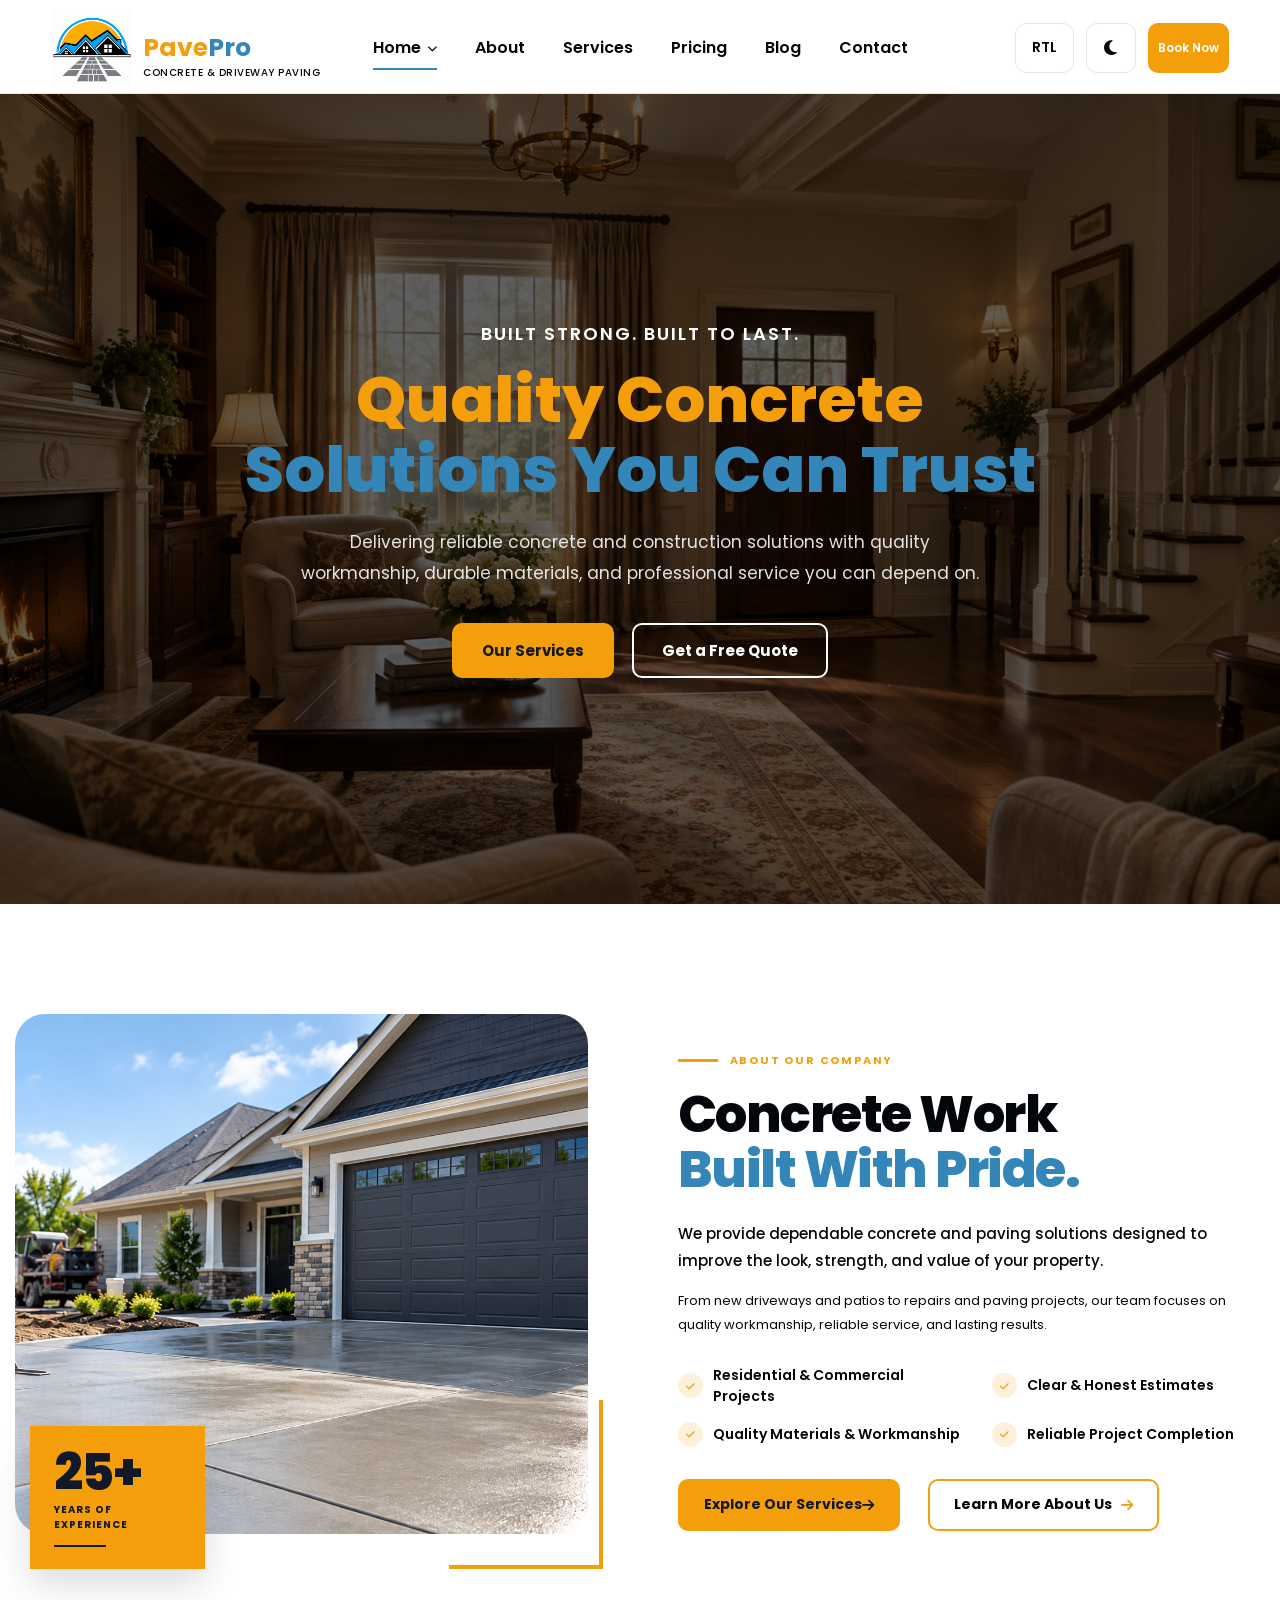
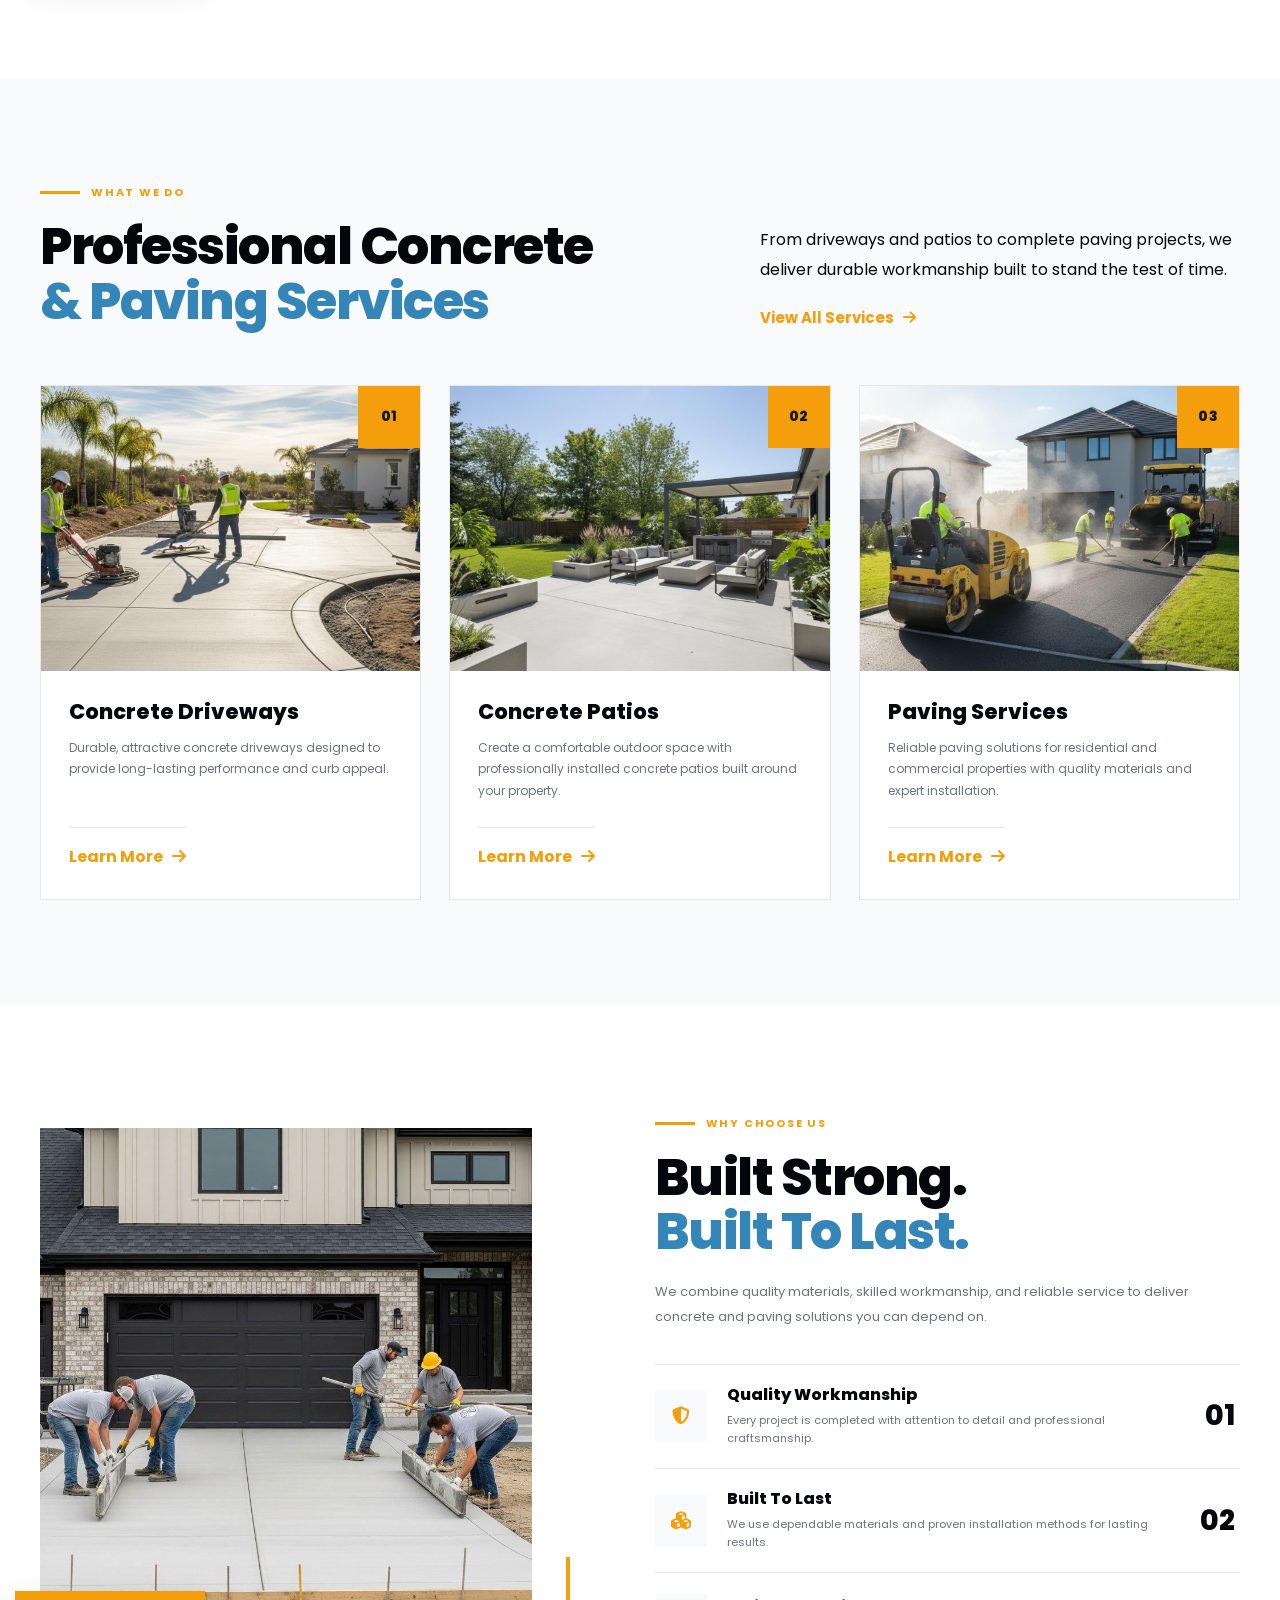
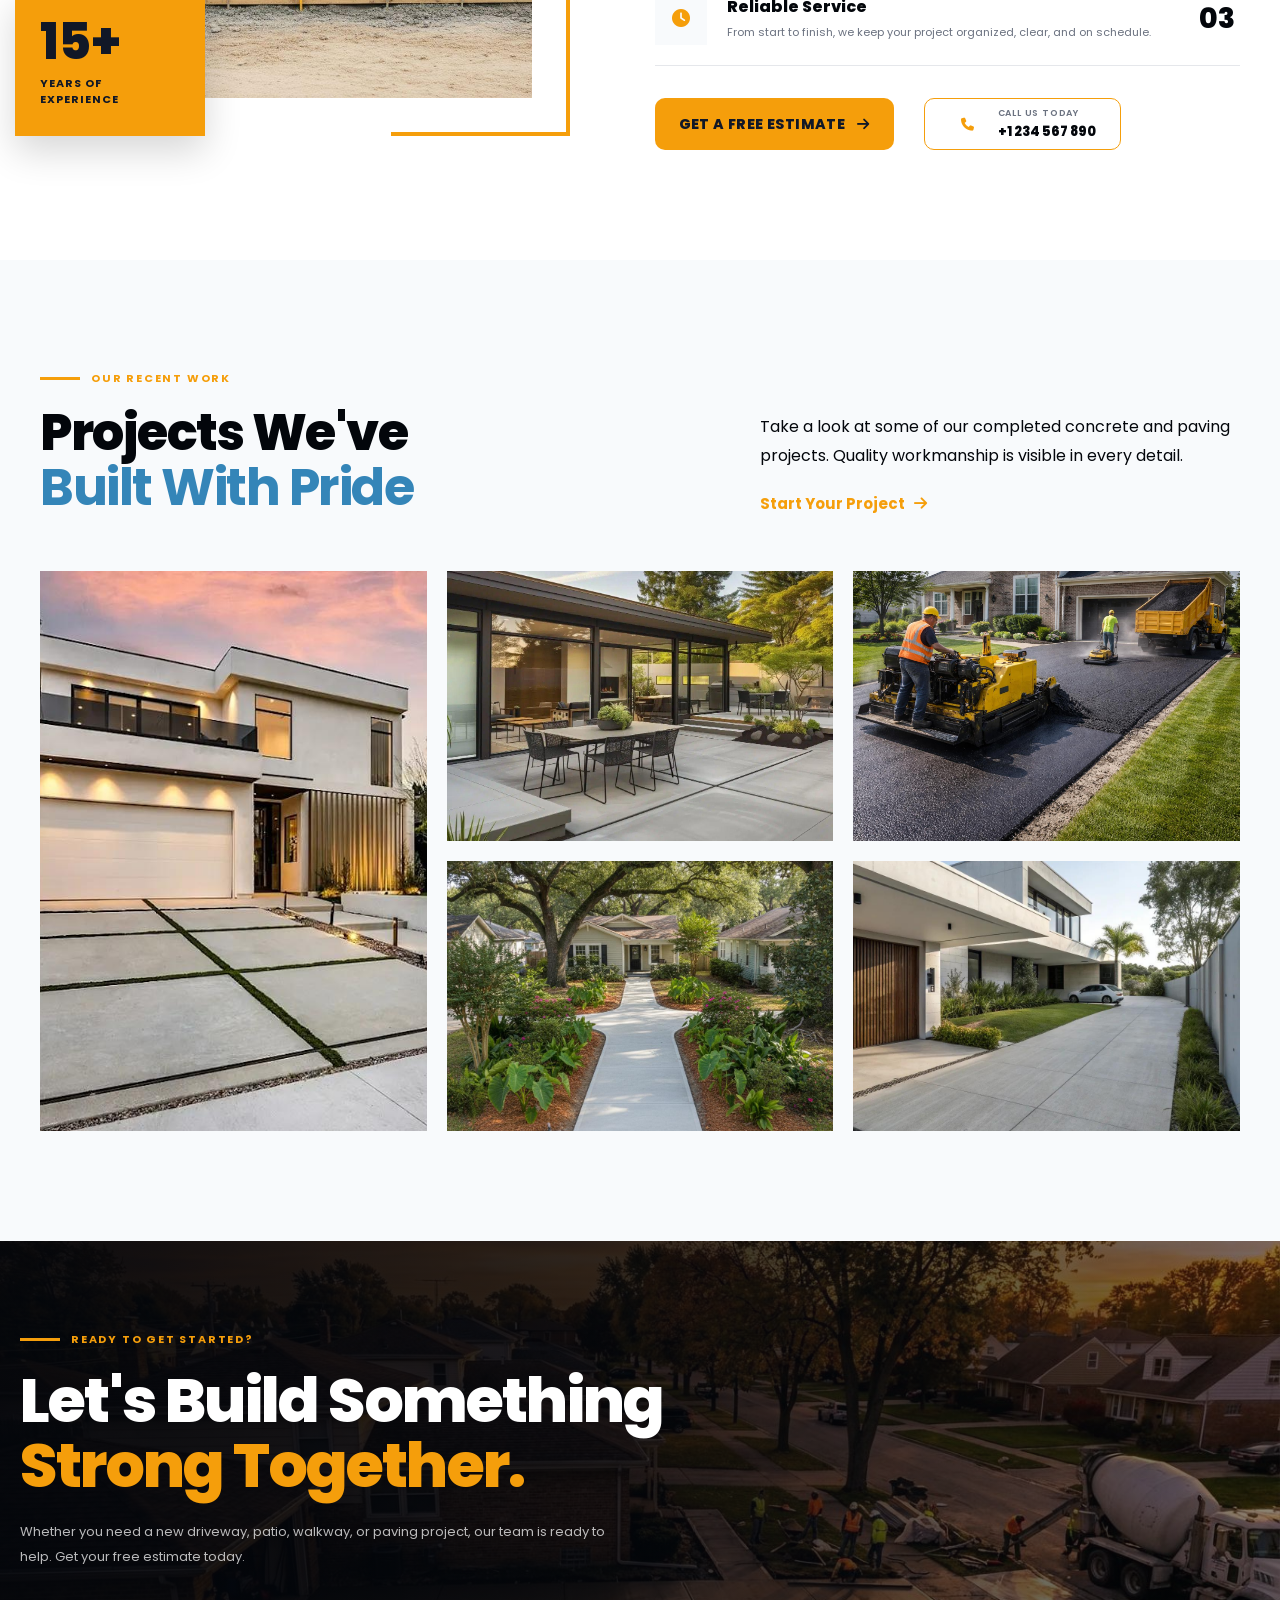
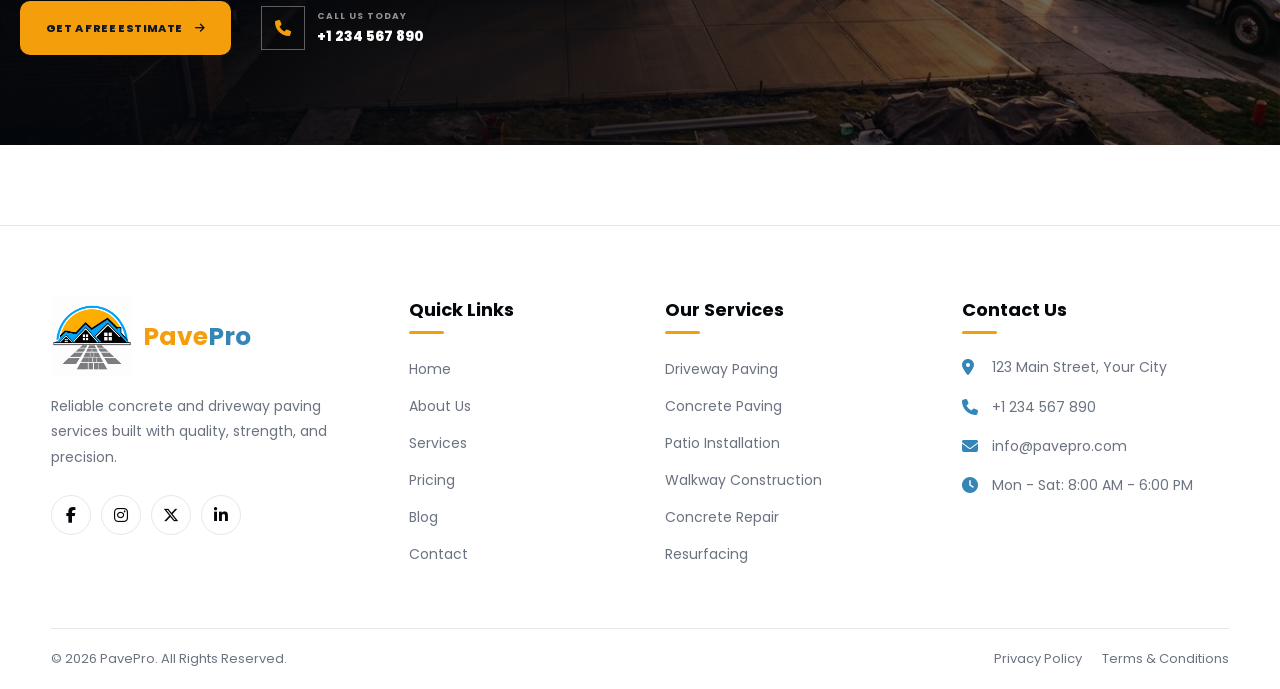
==== index.html @ ed2c2451 "first commit" ====
<!DOCTYPE html>
<html lang="en" dir="ltr">
<head>
    <meta charset="UTF-8">
    <meta name="viewport" content="width=device-width, initial-scale=1.0">

    <title>Concrete & Driveway Paving contractor</title>
    <link rel="preconnect" href="https://fonts.googleapis.com">
    <link rel="preconnect" href="https://fonts.gstatic.com" crossorigin>
    <link href="https://fonts.googleapis.com/css2?family=Poppins:wght@400;500;600;700&display=swap" rel="stylesheet">
    <link rel="stylesheet"
          href="https://cdnjs.cloudflare.com/ajax/libs/font-awesome/6.7.2/css/all.min.css">

    <link rel="stylesheet" href="index.css">
</head>

<body>
<header class="navbar">

    <div class="nav-container">
        <a href="index.html" class="logo">
            <img src="images/logo.png" alt="PavePro Logo">
            <span>Pave<span>Pro</span></span>
              <small>Concrete & Driveway Paving</small>
        </a>
        <nav class="nav-menu">
            <div class="nav-dropdown">

                <a href="index.html" class="nav-link home-link">
                    Home
                    <i class="fa-solid fa-chevron-down"></i>
                </a>

                <div class="dropdown-menu">
                    <a href="index.html">Home 1</a>
                    <a href="home2.html">Home 2</a>
                </div>

            </div>
            <a href="about.html" class="nav-link">About</a>

            <a href="services.html" class="nav-link">Services</a>

            <a href="pricing.html" class="nav-link">Pricing</a>

            <a href="blog.html" class="nav-link">Blog</a>

            <a href="contact.html" class="nav-link">Contact</a>

        </nav>
        <div class="nav-actions">

            <button type="button"
                    class="action-btn rtl-btn"
                    id="rtlBtn">
                RTL
            </button>


            <button type="button"
                    class="action-btn theme-btn"
                    aria-label="Toggle dark mode">
                <i class="fa-solid fa-moon"></i>
            </button>


            <a href="requestaquote.html" class="login-btn">
                Book Now
            </a>

        </div>
        <div class="mobile-controls">

            <button type="button"
                    class="mobile-icon rtl-btn"
                    id="mobileRtlBtn">
                RTL
            </button>


            <button type="button"
                    class="mobile-icon theme-btn"
                    aria-label="Toggle dark mode">
                <i class="fa-solid fa-moon"></i>
            </button>


            <button type="button"
                    class="menu-toggle"
                    id="hamburgerBtn"
                    aria-label="Open menu"
                    aria-expanded="false"
                    aria-controls="mobileMenu">

                <i class="fa-solid fa-bars"></i>

            </button>

        </div>

    </div>
    <div class="mobile-menu" id="mobileMenu">
        <div class="mobile-nav-dropdown">

            <button type="button"
                    class="mobile-nav-link mobile-home-toggle"
                    id="mobileHomeToggle">

                <span>Home</span>

                <i class="fa-solid fa-chevron-down"></i>

            </button>


            <div class="mobile-dropdown-menu"
                 id="mobileHomeDropdown">

                <a href="index.html">Home 1</a>

                <a href="home2.html">Home 2</a>

            </div>

        </div>
        <a href="about.html">About</a>

        <a href="services.html">Services</a>

        <a href="pricing.html">Pricing</a>

        <a href="blog.html">Blog</a>

        <a href="contact.html">Contact</a>
        <a href="requestaquote.html" class="mobile-login">
           Book Now
        </a>

    </div>

</header>
<section class="hero-section">

    <div class="hero-overlay"></div>

    <div class="hero-content">

        <p class="hero-subtitle">Built Strong. Built to Last.</p>

        <h1>Quality Concrete<span> Solutions You Can Trust</span> </h1>

        <p class="hero-description">
            Delivering reliable concrete and construction solutions
            with quality workmanship, durable materials, and
            professional service you can depend on.
        </p>

        <div class="hero-buttons">
            <a href="services.html" class="btn btn-primary">
                Our Services
            </a>

            <a href="contact.html" class="btn btn-outline">
                Get a Free Quote
            </a>
        </div>

    </div>

</section>
<section class="about-section" id="about">

    <div class="container">

        <div class="about-grid">
            <div class="about-image-wrap">

                <div class="about-image">

                    <img
                        src="images/about.png"
                        alt="Professional concrete driveway installation"
                    >

                </div>
                <div class="experience-badge">

                    <strong>25+</strong>

                    <span>
                        YEARS OF<br>
                        EXPERIENCE
                    </span>

                    <i></i>

                </div>

            </div>
            <div class="about-content">

                <div class="about-label">
                    <span></span>
                    ABOUT OUR COMPANY
                </div>


                <h2>
                    Concrete Work
                    <strong>Built With Pride.</strong>
                </h2>


                <p class="about-intro-text">
                    We provide dependable concrete and paving solutions
                    designed to improve the look, strength, and value
                    of your property.
                </p>


                <p class="about-description">
                    From new driveways and patios to repairs and paving
                    projects, our team focuses on quality workmanship,
                    reliable service, and lasting results.
                </p>

                <div class="about-features">

                    <div class="about-feature">

                        <span class="feature-check">
                            <i class="fa-solid fa-check"></i>
                        </span>

                        <span>
                            Residential & Commercial Projects
                        </span>

                    </div>


                    <div class="about-feature">

                        <span class="feature-check">
                            <i class="fa-solid fa-check"></i>
                        </span>

                        <span>
                            Clear & Honest Estimates
                        </span>

                    </div>


                    <div class="about-feature">

                        <span class="feature-check">
                            <i class="fa-solid fa-check"></i>
                        </span>

                        <span>
                            Quality Materials & Workmanship
                        </span>

                    </div>


                    <div class="about-feature">

                        <span class="feature-check">
                            <i class="fa-solid fa-check"></i>
                        </span>

                        <span>
                            Reliable Project Completion
                        </span>

                    </div>

                </div>
                <div class="about-actions">

                    <a href="services.html" class="btn btn-primary">

                        Explore Our Services

                        <i class="fa-solid fa-arrow-right"></i>

                    </a>


                    <a href="contact.html" class="about-more-link">

                        Learn More About Us

                        <i class="fa-solid fa-arrow-right"></i>

                    </a>

                </div>

            </div>

        </div>

    </div>

</section>

<section class="services-section" id="services">

    <div class="container">
        <div class="services-heading">

            <div class="services-heading-left">

                <span class="section-label">
                    <i></i>
                    WHAT WE DO
                </span>

                <h2>
                    Professional Concrete
                    <strong>& Paving Services</strong>
                </h2>

            </div>

            <div class="services-heading-right">

                <p>
                    From driveways and patios to complete paving
                    projects, we deliver durable workmanship built
                    to stand the test of time.
                </p>

                <a href="services.html" class="services-top-link">
                    View All Services
                    <i class="fa-solid fa-arrow-right"></i>
                </a>

            </div>

        </div>
        <div class="services-grid">
            <article class="service-card">

                <div class="service-image">

                    <img
                        src="images/driveways.jpg"
                        alt="Concrete driveway installation"
                    >

                    <span class="service-number">
                        01
                    </span>

                </div>

                <div class="service-content">

                    <h3>
                        Concrete Driveways
                    </h3>

                    <p>
                        Durable, attractive concrete driveways
                        designed to provide long-lasting performance
                        and curb appeal.
                    </p>

                    <a href="services.html" class="service-link">
                        Learn More
                        <i class="fa-solid fa-arrow-right"></i>
                    </a>

                </div>

            </article>
            <article class="service-card">

                <div class="service-image">

                    <img
                        src="images/patios.jpg"
                        alt="Concrete patio installation"
                    >

                    <span class="service-number">
                        02
                    </span>

                </div>

                <div class="service-content">

                    <h3>
                        Concrete Patios
                    </h3>

                    <p>
                        Create a comfortable outdoor space with
                        professionally installed concrete patios
                        built around your property.
                    </p>

                    <a href="services.html" class="service-link">
                        Learn More
                        <i class="fa-solid fa-arrow-right"></i>
                    </a>

                </div>

            </article>
            <article class="service-card">

                <div class="service-image">

                    <img
                        src="images/paving.jpg"
                        alt="Professional paving project"
                    >

                    <span class="service-number">
                        03
                    </span>

                </div>

                <div class="service-content">

                    <h3>
                        Paving Services
                    </h3>

                    <p>
                        Reliable paving solutions for residential
                        and commercial properties with quality
                        materials and expert installation.
                    </p>

                    <a href="services.html" class="service-link">
                        Learn More
                        <i class="fa-solid fa-arrow-right"></i>
                    </a>

                </div>

            </article>


        </div>

    </div>

</section>

<section class="why-section" id="why-us">

    <div class="why-container">
        <div class="why-image-wrap">

            <div class="why-image">
                <img
                    src="images/whychooseus.jpg"
                    alt="Professional concrete contractor working"
                >
            </div>

            <div class="why-experience">
                <strong>15+</strong>
                <span>Years of<br>Experience</span>
            </div>

        </div>
        <div class="why-content">

            <span class="why-label">
                <i></i>
                WHY CHOOSE US
            </span>

            <h2>
                Built Strong.
                <strong>Built To Last.</strong>
            </h2>

            <p class="why-intro">
                We combine quality materials, skilled workmanship,
                and reliable service to deliver concrete and paving
                solutions you can depend on.
            </p>
            <div class="why-list">
                <div class="why-item">

                    <div class="why-icon">
                        <i class="fa-solid fa-shield-halved"></i>
                    </div>

                    <div class="why-item-content">
                        <h3>Quality Workmanship</h3>
                        <p>
                            Every project is completed with attention
                            to detail and professional craftsmanship.
                        </p>
                    </div>

                    <span class="why-item-number">01</span>

                </div>
                <div class="why-item">

                    <div class="why-icon">
                        <i class="fa-solid fa-cubes"></i>
                    </div>

                    <div class="why-item-content">
                        <h3>Built To Last</h3>
                        <p>
                            We use dependable materials and proven
                            installation methods for lasting results.
                        </p>
                    </div>

                    <span class="why-item-number">02</span>

                </div>
                <div class="why-item">

                    <div class="why-icon">
                        <i class="fa-solid fa-clock"></i>
                    </div>

                    <div class="why-item-content">
                        <h3>Reliable Service</h3>
                        <p>
                            From start to finish, we keep your project
                            organized, clear, and on schedule.
                        </p>
                    </div>

                    <span class="why-item-number">03</span>

                </div>

            </div>
            <div class="why-action">

                <a href="contact.html" class="why-btn">
                    Get A Free Estimate
                    <i class="fa-solid fa-arrow-right"></i>
                </a>

                <div class="why-phone">
                    <i class="fa-solid fa-phone"></i>
                    <div>
                        <span>Call Us Today</span>
                        <strong>+1 234 567 890</strong>
                    </div>
                </div>

            </div>

        </div>

    </div>

</section>

<section class="projects-section" id="projects">

    <div class="projects-container">
        <div class="projects-heading">

            <div class="projects-heading-left">

                <span class="projects-label">
                    <i></i>
                    OUR RECENT WORK
                </span>

                <h2>
                    Projects We've
                    <strong>Built With Pride</strong>
                </h2>

            </div>

            <div class="projects-heading-right">

                <p>
                    Take a look at some of our completed concrete
                    and paving projects. Quality workmanship is
                    visible in every detail.
                </p>

                <a href="contact.html" class="projects-view-link">
                    Start Your Project
                    <i class="fa-solid fa-arrow-right"></i>
                </a>

            </div>

        </div>
        <div class="projects-grid">
            <a href="#" class="project-card project-large">

                <img
                    src="images/mordern.jpg"
                    alt="Residential concrete driveway"
                >

                <div class="project-overlay">

                    <span>01</span>

                    <div>
                        <small>CONCRETE</small>
                        <h3>Modern Driveway</h3>
                    </div>

                    <i class="fa-solid fa-arrow-up-right-from-square"></i>

                </div>

            </a>
            <a href="services.html" class="project-card">

                <img
                    src="images/outdoor.jpg"
                    alt="Modern concrete patio"
                >

                <div class="project-overlay">

                    <span>02</span>

                    <div>
                        <small>PATIO</small>
                        <h3>Outdoor Patio</h3>
                    </div>

                    <i class="fa-solid fa-arrow-up-right-from-square"></i>

                </div>

            </a>
            <a href="services.html" class="project-card">

                <img
                    src="images/drivewaypaving.jpg"
                    alt="Professional paving project"
                >

                <div class="project-overlay">

                    <span>03</span>

                    <div>
                        <small>PAVING</small>
                        <h3>Driveway Paving</h3>
                    </div>

                    <i class="fa-solid fa-arrow-up-right-from-square"></i>

                </div>

            </a>
            <a href="services.html" class="project-card">

                <img
                    src="images/gardern.jpg"
                    alt="Concrete walkway installation"
                >

                <div class="project-overlay">

                    <span>04</span>

                    <div>
                        <small>CONCRETE</small>
                        <h3>Garden Walkway</h3>
                    </div>

                    <i class="fa-solid fa-arrow-up-right-from-square"></i>

                </div>

            </a>
            <a href="services.html" class="project-card">

                <img
                    src="images/commercial.jpg"
                    alt="Commercial paving project"
                >

                <div class="project-overlay">

                    <span>05</span>

                    <div>
                        <small>COMMERCIAL</small>
                        <h3>Commercial Paving</h3>
                    </div>

                    <i class="fa-solid fa-arrow-up-right-from-square"></i>

                </div>

            </a>

        </div>

    </div>

</section>

<section class="cta-section" id="estimate">

    <div class="cta-bg">
        <img
            src="images/cta 1.jpg"
            alt="Professional concrete paving project"
        >
    </div>

    <div class="cta-overlay"></div>

    <div class="cta-container">

        <div class="cta-content">

            <span class="cta-label">
                <i></i>
                READY TO GET STARTED?
            </span>

            <h2>
                Let's Build Something
                <strong>Strong Together.</strong>
            </h2>

            <p>
                Whether you need a new driveway, patio, walkway,
                or paving project, our team is ready to help.
                Get your free estimate today.
            </p>

            <div class="cta-actions">

                <a href="contact.html" class="cta-btn">
                    Get A Free Estimate
                    <i class="fa-solid fa-arrow-right"></i>
                </a>

                <a href="tel:+1234567890" class="cta-call">
                    <span class="cta-call-icon">
                        <i class="fa-solid fa-phone"></i>
                    </span>

                    <span>
                        <small>CALL US TODAY</small>
                        <strong>+1 234 567 890</strong>
                    </span>
                </a>

            </div>

        </div>

    </div>

</section>


<footer class="footer">

    <div class="footer-container">
        <div class="footer-column footer-about">

            <a href="index.html" class="footer-logo">
                <img src="images/logo.png" alt="PavePro Logo">
                <span>Pave<span>Pro</span></span>
            </a>

            <p>
                Reliable concrete and driveway paving services
                built with quality, strength, and precision.
            </p>

            <div class="footer-social">

                <a href="#" aria-label="Facebook">
                    <i class="fa-brands fa-facebook-f"></i>
                </a>

                <a href="#" aria-label="Instagram">
                    <i class="fa-brands fa-instagram"></i>
                </a>

                <a href="#" aria-label="Twitter">
                    <i class="fa-brands fa-x-twitter"></i>
                </a>

                <a href="#" aria-label="LinkedIn">
                    <i class="fa-brands fa-linkedin-in"></i>
                </a>

            </div>

        </div>
        <div class="footer-column">

            <h3>Quick Links</h3>

            <ul>
                <li><a href="index.html">Home</a></li>
                <li><a href="about.html">About Us</a></li>
                <li><a href="services.html">Services</a></li>
                <li><a href="pricing.html">Pricing</a></li>
                <li><a href="blog.html">Blog</a></li>
                <li><a href="contact.html">Contact</a></li>
            </ul>

        </div>
        <div class="footer-column">

            <h3>Our Services</h3>

            <ul>
                <li><a href="services.html">Driveway Paving</a></li>
                <li><a href="services.html">Concrete Paving</a></li>
                <li><a href="services.html">Patio Installation</a></li>
                <li><a href="services.html">Walkway Construction</a></li>
                <li><a href="services.html">Concrete Repair</a></li>
                <li><a href="services.html">Resurfacing</a></li>
            </ul>

        </div>
        <div class="footer-column footer-contact">

            <h3>Contact Us</h3>

            <div class="contact-item">
                <i class="fa-solid fa-location-dot"></i>
                <span>123 Main Street, Your City</span>
            </div>

            <div class="contact-item">
                <i class="fa-solid fa-phone"></i>
                <span>+1 234 567 890</span>
            </div>

            <div class="contact-item">
                <i class="fa-solid fa-envelope"></i>
                <span>info@pavepro.com</span>
            </div>

            <div class="contact-item">
                <i class="fa-solid fa-clock"></i>
                <span>Mon - Sat: 8:00 AM - 6:00 PM</span>
            </div>

        </div>

    </div>
    <div class="footer-bottom">

        <p>
            © 2026 PavePro. All Rights Reserved.
        </p>

        <div class="footer-bottom-links">
            <a href="#">Privacy Policy</a>
            <a href="#">Terms &amp; Conditions</a>
        </div>

    </div>

</footer>

<script src="script.js"></script>

</body>
</html>
---- index.css ----
:root {
    --primary: #f59e0b;
    --secondary: #3485b8;

    --white: #ffffff;
    --black: #03060b;
    --light: #f8fafc;
    --gray: #6b7280;

    --border: #e5e7eb;

    --shadow: 0 8px 25px rgba(0, 0, 0, 0.08);

    --transition: 0.3s ease;
}
body.dark-mode {
    --white: #01040a;
    --black: #f9fafb;
    --light: #1f2937;
    --gray: #d1d5db;
    --border: #374151;

    --shadow: 0 8px 25px rgba(0, 0, 0, 0.25);
}

* {
    margin: 0;
    padding: 0;
    box-sizing: border-box;
}

html,
body {
    width: 100%;
    max-width: 100%;
    overflow-x: hidden;
}

html {
    scroll-behavior: smooth;
}

body {
    font-family: "Poppins", sans-serif;
    background: var(--white);
    color: var(--black);
    transition:
        background var(--transition),
        color var(--transition);
}

button,
a {
    font-family: inherit;
}

button {
    cursor: pointer;
}

a {
    text-decoration: none;
}

.navbar {
    width: 100%;
    height: 94px;
    background: var(--white);
    border-bottom: 1px solid var(--border);

    position: sticky;
    top: 0;
    z-index: 1000;

    transition:
        background var(--transition),
        border-color var(--transition);
}

.nav-container {
    width: min(1180px, 92%);
    height: 100%;
    margin: auto;

    display: grid;
    grid-template-columns:
        minmax(0, 1fr)
        auto
        minmax(0, 1fr);

    align-items: center;
    gap: 30px;
}

.logo {
    justify-self: start;

    display: flex;
    align-items: center;

    gap: 10px;
    width: max-content;

    color: var(--black);
    text-decoration: none;
    white-space: nowrap;

    position: relative;
}

.logo img {
    width: 82px;
    height: 80px;

    object-fit: contain;
    border-radius: 5px;

    display: block;
    flex-shrink: 0;
}

.logo > span {
    display: inline-block;

    color: var(--primary);
    font-size: 25px;
    font-weight: 650;
    line-height: 1;

    white-space: nowrap;
}

.logo > span > span {
    color: var(--secondary);
}

.logo small {
    position: absolute;

    left: 92px;
    bottom: 10px;

    font-size: 10px;
    font-weight: 500;
    line-height: 1;

    white-space: nowrap;

    color: var(--black);
    letter-spacing: 0.5px;
    text-transform: uppercase;
}

body.dark-mode .logo > span {
    color: var(--primary);
}

body.dark-mode .logo > span > span {
    color: var(--secondary);
}

body.dark-mode .logo small {
    color: var(--black);
}

@media (max-width: 1024px) {

    .logo img {
        width: 72px;
        height: 70px;
    }

    .logo > span {
        font-size: 23px;
    }

    .logo small {
        left: 82px;
        bottom: 9px;
        font-size: 7.5px;
    }
}

@media (max-width: 768px) {

    .logo {
        gap: 7px;
    }

    .logo img {
        width: 55px;
        height: 54px;
    }

    .logo > span {
        font-size: 20px;
    }

    .logo small {
        left: 62px;
        bottom: 6px;
        font-size: 6.5px;
        letter-spacing: 0.3px;
    }
}

.nav-menu {
    justify-self: center;

    display: flex;
    align-items: center;
    justify-content: center;

    gap: 38px;
}

.nav-link {
    position: relative;

    display: flex;
    align-items: center;

    gap: 6px;

    color: var(--black);
    font-size: 16px;
    font-weight: 600;
    white-space: nowrap;

    padding: 35px 0;

    transition: color var(--transition);
}

.nav-link:hover {
    color: var(--secondary);
}

.nav-link::after {
    content: "";

    position: absolute;
    left: 0;
    bottom: 25px;

    width: 0;
    height: 2px;

    background: var(--secondary);

    transition: width var(--transition);
}

.nav-link:hover::after,
.nav-link.active::after {
    width: 100%;
}

.nav-link i {
    font-size: 10px;

    transition: transform var(--transition);
}

.nav-dropdown:hover .nav-link i {
    transform: rotate(180deg);
}

.nav-dropdown {
    position: relative;
}

.dropdown-menu {
    position: absolute;

    top: 78px;
    left: 50%;

    transform:
        translateX(-50%)
        translateY(10px);

    min-width: 170px;
    padding: 10px;

    background: var(--white);
    border: 1px solid var(--border);
    border-radius: 10px;

    box-shadow: var(--shadow);

    opacity: 0;
    visibility: hidden;

    transition: all var(--transition);
}

.nav-dropdown:hover .dropdown-menu {
    opacity: 1;
    visibility: visible;

    transform:
        translateX(-50%)
        translateY(0);
}

.dropdown-menu a {
    display: block;

    padding: 10px 14px;

    border-radius: 6px;

    color: var(--black);
    font-size: 14px;
    font-weight: 500;

    transition: all var(--transition);
}

.dropdown-menu a:hover {
    color: var(--secondary);
    background: var(--light);
}

.nav-actions {
    justify-self: end;

    display: flex;
    align-items: center;
    justify-content: flex-end;

    gap: 12px;
}

.action-btn {
    height: 50px;
    min-width: 50px;

    padding: 0 16px;

    border: 1px solid var(--border);
    border-radius: 11px;

    background: var(--white);
    color: var(--black);

    font-size: 14px;
    font-weight: 600;

    transition: all var(--transition);
}

.action-btn:hover {
    border-color: var(--secondary);
    color: var(--secondary);
}

.theme-btn {
    width: 50px;
    padding: 0;

    display: flex;
    align-items: center;
    justify-content: center;
}

.theme-btn i {
    font-size: 17px;
}

.login-btn {
    height: 50px;

    padding: 0 10px;

    display: flex;
    align-items: center;
    justify-content: center;

    border-radius: 10px;

    background: var(--primary);
    color: #ffffff;

    font-size: 12px;
    font-weight: 600;

    transition: all var(--transition);
}

.login-btn:hover {
    background: var(--secondary);

    transform: translateY(-2px);

    box-shadow:
        0 8px 18px
        rgba(245, 158, 11, 0.25);
}

.mobile-controls {
    display: none;
}

.mobile-menu {
    display: none;
}

body.rtl {
    direction: rtl;
}

body.rtl .nav-container {
    direction: rtl;
}

body.rtl .nav-menu {
    direction: rtl;
}

body.rtl .nav-actions {
    direction: ltr;
}

@media (max-width: 1024px) {

    .nav-container {
        width: 94%;

        grid-template-columns:
            minmax(0, 1fr)
            auto
            minmax(0, 1fr);

        gap: 14px;
    }

    .logo {
        justify-self: start;
        font-size: 25px;
    }

    .logo img {
        width: 52px;
        height: 52px;
    }

    .nav-menu {
        justify-self: center;
        gap: 14px;
    }

    .nav-link {
        font-size: 13px;
    }

    .nav-actions {
        justify-self: end;
    }

    .action-btn {
        height: 46px;
        min-width: 46px;
    }

    .login-btn {
        height: 46px;
        padding: 0 20px;
    }
}

@media (max-width: 768px) {

    .navbar {
        height: 75px;
    }

    .nav-container {
        width: 92%;
        height: 75px;

        display: flex;
        align-items: center;
        justify-content: space-between;

        gap: 10px;
    }

    .logo {
        position: static;

        justify-self: auto;

        transform: none;

        font-size: 23px;
    }

    .logo img {
        width: 45px;
        height: 38px;
    }

    .nav-menu,
    .nav-actions {
        display: none;
    }

    .mobile-controls {
        display: flex;

        align-items: center;

        gap: 7px;
    }

    .mobile-controls .mobile-icon {
        height: 42px;
        min-width: 42px;

        padding: 0 10px;

        border: 1px solid var(--border);
        border-radius: 9px;

        background: var(--white);
        color: var(--black);

        font-size: 13px;
        font-weight: 600;

        transition: all var(--transition);
    }

    .mobile-controls .mobile-icon:hover {
        border-color: var(--secondary);
        color: var(--secondary);
    }

    .mobile-controls .theme-btn {
        width: 42px;
        padding: 0;

        display: flex;
        align-items: center;
        justify-content: center;
    }

    .mobile-controls .theme-btn i {
        font-size: 16px;
    }

    .menu-toggle {
        width: 42px;
        height: 42px;

        border: 0;
        border-radius: 9px;

        background: transparent;
        color: var(--primary);

        font-size: 22px;

        transition: all var(--transition);
    }

    .menu-toggle:hover {
        background: rgba(37, 99, 235, 0.08);
    }
    .mobile-menu {
        display: flex;

        box-sizing: border-box;

        position: absolute;

        top: 75px;
        left: 0;

        width: 100%;

        padding: 18px;

        flex-direction: column;

        gap: 5px;

        background: var(--white);

        border-bottom: 1px solid var(--border);

        box-shadow: var(--shadow);

        opacity: 0;
        visibility: hidden;

        transform: translateY(-10px);

        transition: all var(--transition);
    }

    .mobile-menu.show {
        opacity: 1;
        visibility: visible;

        transform: translateY(0);
    }

    .mobile-menu > a {
        padding: 13px 15px;

        border-radius: 8px;

        color: var(--black);

        font-size: 15px;
        font-weight: 600;

        transition: all var(--transition);
    }

    .mobile-menu > a:hover {
        color: var(--secondary);
        background: var(--light);
    }

    .mobile-menu .mobile-login {
        margin-top: 8px;

        text-align: center;

        background: var(--secondary);
        color: #ffffff;
    }

    .mobile-menu .mobile-login:hover {
        background: #d97706;
        color: #ffffff;
    }

    body.rtl .mobile-menu {
        direction: rtl;
    }
}
html {
    overflow-x: clip;
}

body {
    margin: 0;
    overflow-x: clip;
}

.navbar {
    position: sticky !important;
    top: 0 !important;
    z-index: 99999 !important;
}
.mobile-nav-dropdown {
    width: 100%;
}

.mobile-home-toggle {
    width: 100%;
    padding: 13px 15px;
    border: 0;
    background: transparent;
    color: var(--black);
    display: flex;
    align-items: center;
    justify-content: space-between;
    font: inherit;
    cursor: pointer;
}

.mobile-home-toggle i {
    transition: transform 0.3s ease;
}

.mobile-home-toggle.open i {
    transform: rotate(180deg);
}

.mobile-dropdown-menu {
    display: none;
    padding-left: 15px;
}

.mobile-dropdown-menu.show {
    display: block;
}

.mobile-dropdown-menu a {
    display: block;
    padding: 10px 15px;
    color: var(--black);
    font-size: 14px;
    text-decoration: none;
}

.mobile-dropdown-menu a:hover,
.mobile-dropdown-menu a.active {
    color: var(--secondary);
}

.footer {
    background: var(--white);
    color: var(--black);
    border-top: 1px solid var(--border);
    margin-top: 80px;

    transition: var(--transition);
}

.footer-container {
    width: min(1180px, 92%);
    margin: auto;

    padding: 70px 0 50px;

    display: grid;
    grid-template-columns: 1.5fr 1fr 1.2fr 1.3fr;
    gap: 50px;
}

.footer-logo {
    display: inline-flex;
    align-items: center;

    gap: 10px;

    color: var(--black);
    font-size: 25px;
    font-weight: 700;

    text-decoration: none;
    margin-bottom: 18px;

    position: relative;
    white-space: nowrap;
}
.footer-logo img {
    width: 82px;
    height: 80px;

    object-fit: contain;
    border-radius: 5px;

    display: block;
    flex-shrink: 0;
}
.footer-logo > span {
    display: inline-block;

    color: var(--primary);
    font-size: 25px;
    font-weight: 700;
    line-height: 1;

    white-space: nowrap;
}
.footer-logo > span > span {
    color: var(--secondary);
}

.footer-logo small {
    position: absolute;

    left: 92px;
    bottom: 1px;

    font-size: 8px;
    font-weight: 500;
    line-height: 1;

    white-space: nowrap;

    color: var(--gray);
    letter-spacing: 0.5px;

    text-transform: uppercase;
}

body.dark-mode .footer-logo > span {
    color: var(--primary);
}

body.dark-mode .footer-logo > span > span {
    color: var(--secondary);
}

body.dark-mode .footer-logo small {
    color: var(--gray);
}

@media (max-width: 1024px) {

    .footer-logo img {
        width: 72px;
        height: 70px;
    }

    .footer-logo > span {
        font-size: 23px;
    }

    .footer-logo small {
        left: 82px;
        bottom: 1px;
        font-size: 7.5px;
    }
}

@media (max-width: 768px) {

    .footer-logo {
        gap: 7px;
    }

    .footer-logo img {
        width: 55px;
        height: 54px;
    }

    .footer-logo > span {
        font-size: 20px;
    }

    .footer-logo small {
        left: 62px;
        bottom: 0;
        font-size: 6.5px;
        letter-spacing: 0.3px;
    }
}

.footer-about p {
    max-width: 320px;

    color: var(--gray);
    font-size: 14px;
    line-height: 1.8;

    margin-bottom: 25px;
}

.footer-column h3 {
    color: var(--black);
    font-size: 18px;
    margin-bottom: 22px;
}

.footer-column h3::after {
    content: "";

    display: block;

    width: 35px;
    height: 3px;

    background: var(--primary);

    border-radius: 5px;

    margin-top: 8px;
}

.footer-column ul {
    list-style: none;
    padding: 0;
    margin: 0;
}

.footer-column ul li {
    margin-bottom: 12px;
}

.footer-column ul li a {
    color: var(--gray);
    text-decoration: none;

    font-size: 14px;

    transition: var(--transition);
}

.footer-column ul li a:hover {
    color: var(--secondary);
    padding-left: 5px;
}
.footer-social {
    display: flex;
    gap: 10px;
}

.footer-social a {
    width: 40px;
    height: 40px;

    display: flex;
    align-items: center;
    justify-content: center;

    border: 1px solid var(--border);
    border-radius: 50%;

    color: var(--black);

    text-decoration: none;

    transition: var(--transition);
}

.footer-social a:hover {
    background: var(--primary);
    border-color: var(--primary);
    color: #ffffff;

    transform: translateY(-3px);
}

.contact-item {
    display: flex;
    align-items: flex-start;
    gap: 12px;

    margin-bottom: 17px;

    color: var(--gray);

    font-size: 14px;
    line-height: 1.6;
}

.contact-item i {
    color: var(--secondary);
    font-size: 16px;

    margin-top: 3px;
    min-width: 18px;
}

.footer-bottom {
    width: min(1180px, 92%);
    margin: auto;

    border-top: 1px solid var(--border);

    padding: 20px 0;

    display: flex;
    align-items: center;
    justify-content: space-between;

    gap: 20px;
}

.footer-bottom p {
    margin: 0;

    color: var(--gray);
    font-size: 13px;
}

.footer-bottom-links {
    display: flex;
    gap: 20px;
}

.footer-bottom-links a {
    color: var(--gray);
    text-decoration: none;

    font-size: 13px;

    transition: var(--transition);
}

.footer-bottom-links a:hover {
    color: var(--secondary);
}

@media (max-width: 1024px) {

    .footer-container {
        width: 94%;
        grid-template-columns: repeat(2, minmax(0, 1fr));
        gap: 40px 30px;
    }

    .footer-about p {
        max-width: 100%;
    }
}

@media (max-width: 768px) {

    .footer {
        margin-top: 50px;
        width: 100%;
        overflow: hidden;
        text-align: center;
    }

    .footer-container {
        width: 92%;
        padding: 50px 0 35px;
        display: grid;
        grid-template-columns: 1fr;
        gap: 38px;
        justify-items: center;
        text-align: center;
    }

    .footer-about {
        width: 100%;
        display: flex;
        flex-direction: column;
        align-items: center;
        text-align: center;
    }


    .footer-logo {
        display: inline-flex;
        align-items: center;
        justify-content: center;

        width: max-content;
        max-width: 100%;

        margin-left: auto;
        margin-right: auto;
    }

    .footer-logo img {
        width: 70px;
        height: 68px;
    }

    .footer-logo > span {
        font-size: 24px;
    }

    .footer-logo small {
        left: 80px;
        bottom: 0;
        font-size: 7px;
    }

    .footer-about p {
        width: 100%;
        max-width: 500px;

        margin-left: auto;
        margin-right: auto;

        font-size: 14px;
        line-height: 1.8;

        text-align: center;
    }

    .footer-column {
        width: 100%;

        display: flex;
        flex-direction: column;
        align-items: center;

        text-align: center;
    }
    .footer-column h3 {
        font-size: 18px;
        margin-bottom: 18px;
        text-align: center;
    }

    .footer-column ul {
        padding: 0;
        margin: 0;

        list-style: none;

        display: flex;
        flex-direction: column;
        align-items: center;
    }

    .footer-column ul li {
        margin-bottom: 11px;
        text-align: center;
    }

    .footer-column ul li a {
        font-size: 14px;
        text-align: center;
    }

    .footer-social {
        width: 100%;

        display: flex;
        flex-wrap: wrap;

        justify-content: center;
        align-items: center;

        gap: 10px;
    }

    .contact-item {
        width: 100%;
        max-width: 500px;

        display: flex;
        justify-content: center;
        align-items: center;

        text-align: center;

        word-break: break-word;
    }

    .footer-bottom {
        width: 92%;
        padding: 18px 0;

        display: flex;
        flex-direction: column;

        align-items: center;
        justify-content: center;

        text-align: center;

        gap: 12px;

        margin-left: auto;
        margin-right: auto;
    }

    .footer-bottom p {
        font-size: 12px;
        text-align: center;
    }

    .footer-bottom-links {
        display: flex;
        flex-wrap: wrap;

        justify-content: center;
        align-items: center;

        gap: 15px;
    }

    .footer-bottom-links a {
        font-size: 12px;
        text-align: center;
    }
}

.hero-section {
    position: relative;
    min-height: 90vh;
    width: 100%;
    display: flex;
    align-items: center;
    justify-content: center;

    background-image: url("images/home1\ bg.png");
    background-size: cover;
    background-position: center;
    background-repeat: no-repeat;

    overflow: hidden;
}
.hero-overlay {
    position: absolute;
    inset: 0;

    background: rgba(0, 0, 0, 0.62);

    z-index: 1;
}
.hero-content {
    position: relative;
    z-index: 2;

    width: 90%;
    max-width: 900px;

    text-align: center;
    color: #ffffff;

    padding: 40px 20px;
}
.hero-subtitle {
    margin-bottom: 18px;

    font-size: 18px;
    font-weight: 600;
    letter-spacing: 2px;
    text-transform: uppercase;

    color: var(--white);
}
.hero-content h1 {
    margin: 0 auto 22px;

    max-width: 850px;

    font-size: clamp(38px, 5vw, 68px);
    line-height: 1.1;
    font-weight: 800;

    color: var(--primary);
}
.hero-content h1 span{
    color: var(--secondary);
}
.hero-description {
    max-width: 700px;
    margin: 0 auto 35px;

    font-size: 17px;
    line-height: 1.8;

    color: rgba(255, 255, 255, 0.88);
}
.hero-buttons {
    display: flex;
    justify-content: center;
    align-items: center;
    gap: 18px;

    flex-wrap: wrap;
}

.btn {
    display: inline-flex;
    align-items: center;
    justify-content: center;

    min-width: 160px;
    padding: 14px 28px;

    border-radius: 4px;

    text-decoration: none;
    font-size: 15px;
    font-weight: 700;

    transition: 0.3s ease;
}
.btn-primary {
    background: #f59e0b;
    color: #111827;
    border-radius: 10px;
    border: 2px solid #f59e0b;
}

.btn-primary:hover {
    background:var(--secondary);
    color: #ffffff;
    border-radius: 10px;
    transform: translateY(-3px);
}
.btn-outline {
    background: transparent;
    color: #ffffff;
     border-radius: 10px;
    border: 2px solid #ffffff;
}

.btn-outline:hover {
    background: #ffffff;
    color: #111827;
     border-radius: 10px;
    transform: translateY(-3px);
}

body.dark-mode .hero-section {
    background-image: url("images/home1\ bg.png");
}

body.dark-mode .hero-overlay {
    background: rgba(0, 0, 0, 0.68);
}

body.dark-mode .hero-content h1 {
    color: #ffffff;
}

body.dark-mode .hero-description {
    color: rgba(255, 255, 255, 0.9);
}

body.dark-mode .btn-outline {
    color: #ffffff;
    border-color: #ffffff;
}

@media (max-width: 1024px) {

    .hero-section {
        min-height: 80vh;
        background-position: center;
    }

    .hero-content {
        width: 92%;
    }

    .hero-content h1 {
        font-size: 52px;
    }

    .hero-description {
        max-width: 650px;
        font-size: 16px;
    }

}


@media (max-width: 768px) {

    .hero-section {
        min-height: 78vh;

        background-position: center center;
    }

    .hero-overlay {
        background: rgba(0, 0, 0, 0.66);
    }

    .hero-content {
        width: 94%;
        padding: 30px 15px;
    }

    .hero-subtitle {
        font-size: 14px;
        letter-spacing: 1.5px;
        margin-bottom: 14px;
    }

    .hero-content h1 {
        font-size: 38px;
        line-height: 1.15;
        margin-bottom: 18px;
    }

    .hero-description {
        font-size: 15px;
        line-height: 1.7;
        margin-bottom: 28px;
    }

    .hero-buttons {
        flex-direction: column;
        gap: 12px;
    }

    .btn {
        width: 100%;
        max-width: 230px;
        padding: 13px 22px;
    }
}

@media (max-width: 480px) {

    .hero-section {
        min-height: 82vh;
    }

    .hero-content h1 {
        font-size: 32px;
    }

    .hero-description {
        font-size: 14px;
    }

    .hero-subtitle {
        font-size: 12px;
    }
}

.about-section {
    position: relative;

    padding: 110px 0;

    background: var(--white);

    overflow: hidden;
}

.about-grid {
    display: grid;

    grid-template-columns: 1fr 1fr;

    align-items: center;

    gap: 75px;
}

.about-image-wrap {
    position: relative;

    width: 100%;

    padding-right: 15px;
    padding-bottom: 35px;
    padding-left: 15px;
    
}

.about-image {
    position: relative;

    width: 100%;
    height: 520px;

    overflow: hidden;

    background: var(--light);

    z-index: 2;
    border-radius: 30px;
      opacity: 0;
    transform: translateX(100px);

    transition:
        opacity 0.8s ease,
        transform 0.8s ease;
}
.about-image.show {
    opacity: 1;

    transform: translateX(0);
}

.about-image img {
    width: 100%;
    height: 100%;

    display: block;

    object-fit: cover;
    object-position: center;

    transition: transform 0.6s ease;
}

.about-image-wrap:hover .about-image img {
    transform: scale(1.03);
}

.about-image-wrap::after {
    content: "";

    position: absolute;

    right: 0;
    bottom: 0;

    width: 150px;
    height: 165px;

    border-right: 4px solid var(--primary);
    border-bottom: 4px solid var(--primary);

    z-index: 1;

    pointer-events: none;
}

.experience-badge {
    position: absolute;

    left: 30px;
    bottom: 0;

    z-index: 5;

    width: 175px;
    min-height: 135px;

    display: flex;
    flex-direction: column;
    justify-content: center;

    padding: 22px 24px;

    background: var(--primary);

    color: #111827;

    box-shadow: 0 15px 35px rgba(0, 0, 0, 0.14);
}

.experience-badge strong {
    display: block;

    margin-bottom: 4px;

    font-size: 50px;
    line-height: 1;

    font-weight: 800;

    letter-spacing: -1px;
}

.experience-badge span {
    display: block;

    font-size: 10px;
    line-height: 1.5;

    font-weight: 700;

    letter-spacing: 1px;
}

.experience-badge i {
    display: block;

    width: 52px;
    height: 2px;

    margin-top: 13px;

    background: #111827;
}

.about-content {
    width: 100%;

    max-width: 600px;
}

.about-label {
    display: flex;
    align-items: center;

    gap: 12px;

    margin-bottom: 18px;

    color: var(--primary);

    font-size: 11px;

    font-weight: 700;

    letter-spacing: 1.8px;
}


.about-label span {
    width: 40px;
    height: 3px;

    display: block;

    background: var(--primary);

    flex-shrink: 0;
}

.about-content h2 {
    margin: 0 0 22px;

    color: var(--black);

    font-size: clamp(40px, 4vw, 56px);

    line-height: 1.08;

    font-weight: 800;

    letter-spacing: -1.5px;
}


.about-content h2 strong {
    display: block;

    color: var(--secondary);

    font-weight: 800;
}

.about-intro-text {
    max-width: 560px;

    margin: 0 0 15px;

    color: var(--black);

    font-size: 15px;

    line-height: 1.8;

    font-weight: 500;
}

.about-description {
    max-width: 560px;

    margin: 0 0 28px;

    color: var(--black);

    font-size: 13px;

    line-height: 1.85;
}


.about-features {
    display: grid;

    grid-template-columns: 1fr 1fr;

    gap: 15px 28px;

    margin-bottom: 32px;
}


.about-feature {
    display: flex;
    align-items: center;

    gap: 10px;

    color: var(--black);

    font-size: 14px;

    line-height: 1.5;

    font-weight: 600;
}

.feature-check {
    width: 25px;
    height: 25px;

    flex: 0 0 25px;

    display: grid;
    place-items: center;

    border-radius: 50%;

    background: rgba(245, 158, 11, 0.15);

    color: var(--primary);

    font-size: 10px;

    transition: var(--transition);
}


.about-feature:hover .feature-check {
    background: var(--primary);

    color: #111827;
}

.about-actions {
    display: flex;
    align-items: center;

    gap: 28px;
}


.about-actions .btn {
    min-height: 52px;

    padding: 0 24px;

    font-size: 14px;

    font-weight: 700;
}

.about-more-link {
    display: inline-flex;
    align-items: center;

    gap: 9px;

    color: var(--black);
      padding: 0 24px;
      border: 2px solid var(--primary);
    font-size: 14px;
    font-weight: 700;
     min-height: 52px;
     border-radius: 10px;

    transition: var(--transition);
}


.about-more-link i {
    color: var(--primary);

    transition: var(--transition);
}


.about-more-link:hover {
    color: var(--secondary);
}


.about-more-link:hover i {
    transform: translateX(4px);
}
@media (max-width: 1024px) {

    .about-section {
        padding: 90px 0;
    }

    .about-grid {
        grid-template-columns: 1fr 1fr;

        gap: 45px;
    }

    .about-image-wrap {
        padding-right: 28px;
        padding-bottom: 28px;
    }

    .about-image {
        height: 470px;
    }

    .about-image-wrap::after {
        width: 145px;
        height: 145px;

        border-width: 3px;
    }

    .experience-badge {
        left: 10px;
        bottom: 0;

        width: 160px;
        min-height: 125px;

        padding: 18px 20px;
    }

    .experience-badge strong {
        font-size: 43px;
    }

    .experience-badge span {
        font-size: 9px;
    }

    .about-content {
        max-width: 100%;
    }

    .about-label {
        font-size: 10px;

        letter-spacing: 1.5px;
    }

    .about-content h2 {
        font-size: 44px;

        letter-spacing: -1px;
    }

    .about-intro-text {
        font-size: 13px;

        line-height: 1.75;
    }

    .about-description {
        font-size: 12px;

        line-height: 1.8;
    }

    .about-features {
        gap: 13px 18px;
    }

    .about-feature {
        font-size: 10px;
    }

    .feature-check {
        width: 23px;
        height: 23px;

        flex-basis: 23px;
    }

    .about-actions {
        gap: 20px;
    }

    .about-actions .btn {
        min-height: 48px;

        padding: 0 20px;

        font-size: 10px;
    }

    .about-more-link {
        font-size: 10px;
    }

}

@media (max-width: 768px) {

    .about-section {
        padding: 75px 0;
    }

    .about-grid {
        grid-template-columns: 1fr;

        gap: 60px;
    }
    .about-image-wrap {
        width: 100%;
        max-width: 700px;

        padding-right: 30px;
        padding-bottom: 30px;
    }

    .about-image {
        height: 480px;
    }

    .about-image-wrap::after {
        width: 140px;
        height: 140px;

        border-width: 3px;
    }

    .experience-badge {
        left: 10px;
        bottom: 0;

        width: 165px;
        min-height: 125px;

        padding: 19px 21px;
    }

    .experience-badge strong {
        font-size: 44px;
    }

    .experience-badge span {
        font-size: 10px;
    }

    .about-content {
        max-width: 700px;
    }

    .about-label {
        margin-bottom: 16px;

        font-size: 10px;
    }

    .about-content h2 {
        margin-bottom: 20px;

        font-size: 43px;

        line-height: 1.08;
    }

    .about-intro-text {
        font-size: 14px;

        line-height: 1.8;
    }

    .about-description {
        font-size: 12px;

        line-height: 1.85;
    }

    .about-features {
        grid-template-columns: 1fr 1fr;

        gap: 14px 25px;

        margin-bottom: 30px;
    }

    .about-feature {
        font-size: 11px;
    }

    .about-actions {
        gap: 24px;
    }

    .about-actions .btn {
        min-height: 50px;

        padding: 0 22px;
    }

}

.services-section {
    position: relative;

    padding: 105px 0;

    background: var(--light);

    overflow: hidden;
}

.services-section .container {
    width: 100%;
    max-width: 1240px;

    margin: 0 auto;

    padding-left: 20px;
    padding-right: 20px;
}

.services-heading {
    display: grid;

    grid-template-columns: 1.15fr 0.85fr;

    align-items: end;

    gap: 70px;

    margin-bottom: 55px;
}

.services-heading-left {
    max-width: 680px;
}

.services-heading .section-label {
    display: flex;
    align-items: center;

    gap: 11px;

    margin-bottom: 18px;

    color: var(--primary);

    font-size: 11px;

    font-weight: 700;

    letter-spacing: 1.8px;
}

.services-heading .section-label i {
    width: 40px;
    height: 3px;

    display: block;

    flex-shrink: 0;

    background: var(--primary);
}

.services-heading h2 {
    margin: 0;

    color: var(--black);

    font-size: clamp(42px, 4vw, 54px);

    line-height: 1.08;

    font-weight: 800;

    letter-spacing: -1.5px;
}

.services-heading h2 strong {
    display: block;

    color: var(--secondary);

    font-weight: 800;
}

.services-heading-right {
    width: 100%;

    max-width: 480px;

    justify-self: end;
}

.services-heading-right p {
    margin: 0 0 20px;

    color: var(--black);

    font-size: 16px;

    line-height: 1.85;
}

.services-top-link {
    display: inline-flex;
    align-items: center;

    gap: 9px;

    color: var(--primary);

    font-size: 15px;

    font-weight: 700;

    transition: var(--transition);
}

.services-top-link i {
    color: var(--primary);

    transition: var(--transition);
}

.services-top-link:hover {
    color: var(--secondary);
}

.services-top-link:hover i {
    transform: translateX(5px);
}

.services-grid {
    display: grid;

    grid-template-columns:
        repeat(3, minmax(0, 1fr));

    gap: 28px;
}

.service-card {
    position: relative;

    background: var(--white);

    border: 1px solid var(--border);

    overflow: hidden;

    transition:
        transform var(--transition),
        box-shadow var(--transition),
        border-color var(--transition);
}

.service-card:hover {
    transform: translateY(-7px);

    border-color: transparent;

    box-shadow: var(--shadow);
}

.service-image {
    position: relative;

    width: 100%;
    height: 285px;

    overflow: hidden;

    background: var(--light);
}

.service-image img {
    width: 100%;
    height: 100%;

    display: block;

    object-fit: cover;

    transition: transform .6s ease;
}

.service-card:hover .service-image img {
    transform: scale(1.06);
}

.service-number {
    position: absolute;

    top: 0;
    right: 0;

    width: 62px;
    height: 62px;

    display: grid;
    place-items: center;

    background: var(--primary);

    color: #111827;

    font-size: 14px;

    font-weight: 800;

    letter-spacing: .5px;
}

.service-content {
    padding: 28px 28px 30px;
}

.service-content h3 {
    margin: 0 0 12px;

    color: var(--black);

    font-size: 21px;

    line-height: 1.25;

    font-weight: 800;
}

.service-content p {
    min-height: 68px;

    margin: 0 0 22px;

    color: var(--gray);

    font-size: 12px;

    line-height: 1.8;
}

.service-link {
    display: inline-flex;
    align-items: center;

    gap: 9px;

    padding-top: 16px;

    border-top: 1px solid var(--border);

    color: var(--primary);

    font-size: 16px;

    font-weight: 700;

    transition: var(--transition);
}

.service-link i {
    color: var(--primary);

    transition: var(--transition);
}

.service-link:hover {
    color: var(--secondary);
}

.service-link:hover i {
    transform: translateX(5px);
}

@media (max-width: 1024px) {

    .services-section {
        padding: 90px 0;
    }

    .services-section .container {
        max-width: 960px;

        padding-left: 20px;
        padding-right: 20px;
    }

    .services-heading {
        grid-template-columns: 1fr 1fr;

        gap: 45px;

        margin-bottom: 45px;
    }

    .services-heading h2 {
        font-size: 43px;

        letter-spacing: -1.2px;
    }

    .services-heading-right {
        max-width: 430px;
    }

    .services-heading-right p {
        font-size: 12px;
    }

    .services-grid {
        grid-template-columns:
            repeat(2, minmax(0, 1fr));

        gap: 24px;
    }

    .service-image {
        height: 270px;
    }

    .service-content {
        padding: 25px;
    }

    .service-content h3 {
        font-size: 20px;
    }

    .service-content p {
        min-height: 70px;

        font-size: 12px;
    }

}
@media (max-width: 768px) {

    .services-section {
        padding: 70px 0;
    }

    .services-section .container {
        max-width: 100%;

        padding-left: 18px;
        padding-right: 18px;
    }

    .services-heading {
        grid-template-columns: 1fr;

        gap: 22px;

        margin-bottom: 40px;
    }

    .services-heading-left {
        max-width: 680px;
    }

    .services-heading h2 {
        font-size: 40px;

        line-height: 1.08;
    }

    .services-heading-right {
        max-width: 650px;

        justify-self: start;
    }

    .services-heading-right p {
        margin-bottom: 17px;

        font-size: 23px;

        line-height: 1.8;
    }

    .services-grid {
        grid-template-columns: 1fr;

        gap: 28px;
    }

    .service-image {
        height: 320px;
    }

    .service-content {
        padding: 27px 28px 30px;
    }

    .service-content h3 {
        font-size: 22px;
    }

    .service-content p {
        min-height: auto;

        max-width: 600px;

        font-size: 13px;
    }

    .service-number {
        width: 60px;
        height: 60px;

        font-size: 13px;
    }

}

.why-section {
    position: relative;
    padding: 110px 0;
    background: var(--white);
    overflow: hidden;
}

.why-container {
    width: 100%;
    max-width: 1240px;
    margin: 0 auto;
    padding-left: 20px;
    padding-right: 20px;

    display: grid;
    grid-template-columns: 0.95fr 1.05fr;
    align-items: center;
    gap: 85px;
}

.why-image-wrap {
    position: relative;
    padding-right: 38px;
    padding-bottom: 38px;

    animation: whyImageReveal 1s ease both;
}

.why-image {
    position: relative;
    width: 100%;
    height: 570px;
    overflow: hidden;
    background: var(--light);
}

.why-image img {
    width: 100%;
    height: 100%;
    display: block;
    object-fit: cover;

    transition: transform .7s ease;
}

.why-image-wrap:hover .why-image img {
    transform: scale(1.05);
}

.why-image-wrap::after {
    content: "";
    position: absolute;

    right: 0;
    bottom: 0;

    width: 175px;
    height: 175px;

    border-right: 4px solid var(--primary);
    border-bottom: 4px solid var(--primary);

    pointer-events: none;
}

.why-experience {
    position: absolute;

    left: -25px;
    bottom: 0;

    z-index: 5;

    width: 190px;
    min-height: 145px;

    padding: 22px 25px;

    display: flex;
    flex-direction: column;
    justify-content: center;

    background: var(--primary);
    color: #111827;

    box-shadow: 0 15px 35px rgba(0, 0, 0, .16);

    animation: badgeFloat 3s ease-in-out infinite;
}

.why-experience strong {
    display: block;

    font-size: 50px;
    line-height: .9;
    font-weight: 800;
}

.why-experience span {
    display: block;

    margin-top: 10px;

    font-size: 11px;
    line-height: 1.5;
    font-weight: 700;
    text-transform: uppercase;
    letter-spacing: 1px;
}

.why-content {
    max-width: 620px;
}

.why-label {
    display: flex;
    align-items: center;
    gap: 11px;

    margin-bottom: 18px;

    color: var(--primary);

    font-size: 11px;
    font-weight: 700;
    letter-spacing: 1.8px;
}

.why-label i {
    width: 40px;
    height: 3px;

    display: block;
    flex-shrink: 0;

    background: var(--primary);
}

.why-content h2 {
    margin: 0 0 22px;

    color: var(--black);

    font-size: clamp(42px, 4vw, 56px);
    line-height: 1.06;

    font-weight: 800;
    letter-spacing: -1.5px;
}

.why-content h2 strong {
    display: block;
    color: var(--secondary);
    font-weight: 800;
}

.why-intro {
    max-width: 570px;

    margin: 0 0 34px;

    color: var(--gray);

    font-size: 13px;
    line-height: 1.9;
}

.why-list {
    display: flex;
    flex-direction: column;

    border-top: 1px solid var(--border);
}

.why-item {
    position: relative;

    display: flex;
    align-items: center;

    gap: 20px;

    padding: 20px 5px 20px 0;

    border-bottom: 1px solid var(--border);

    transition:
        transform var(--transition),
        padding-left var(--transition),
        background var(--transition);
}

.why-item:hover {
    padding-left: 10px;
    transform: translateX(5px);
}

.why-icon {
    width: 52px;
    height: 52px;

    flex-shrink: 0;

    display: grid;
    place-items: center;

    background: var(--light);

    color: var(--primary);

    font-size: 18px;

    transition:
        background var(--transition),
        color var(--transition),
        transform var(--transition);
}

.why-item:hover .why-icon {
    background: var(--primary);
    color: #111827;
    transform: rotate(-5deg) scale(1.05);
}

.why-item-content {
    padding-right: 45px;
}

.why-item-content h3 {
    margin: 0 0 5px;

    color: var(--black);

    font-size: 16px;
    line-height: 1.3;
    font-weight: 800;
}

.why-item-content p {
    margin: 0;

    color: var(--gray);

    font-size: 11px;
    line-height: 1.7;
}

.why-item-number {
    position: absolute;

    right: 5px;
    top: 50%;

    transform: translateY(-50%);

    color: var(--black);

    font-size: 28px;
    line-height: 1;

    font-weight: 800;

    transition: color var(--transition);
}

.why-item:hover .why-item-number {
    color: var(--primary);
}


.why-action {
    display: flex;
    align-items: center;
    gap: 30px;

    margin-top: 32px;
}

.why-btn {
    display: inline-flex;
    align-items: center;
    justify-content: center;
    gap: 12px;

    min-height: 52px;
    padding: 0 24px;

    background: var(--primary);
    color: #111827;
    border-radius: 10px;
    font-size: 14px;
    font-weight: 800;
    text-transform: uppercase;
    letter-spacing: .4px;

    transition:
        transform var(--transition),
        background var(--transition),
        box-shadow var(--transition);
}

.why-btn i {
    transition: transform var(--transition);
}

.why-btn:hover {
    transform: translateY(-3px);
    background: var(--secondary);
    color: var(--white);
    box-shadow: var(--shadow);
}

.why-btn:hover i {
    transform: translateX(5px);
}

.why-phone {
    display: flex;
    align-items: center;
    gap: 11px;
     border: 1px solid var(--primary);
    min-height: 52px;
    padding: 0 24px;  
    border-radius: 10px;
}

.why-phone > i {
    width: 38px;
    height: 38px;

    display: grid;
    place-items: center;

    color: var(--primary);

    font-size: 13px;
}

.why-phone span {
    display: block;

    margin-bottom: 2px;

    color: var(--gray);
    
    font-size: 9px;
    font-weight: 600;
    text-transform: uppercase;
    letter-spacing: .8px;
}

.why-phone strong {
    display: block;

    color: var(--black);

    font-size: 13px;
    font-weight: 800;
}

@keyframes whyImageReveal {

    0% {
        opacity: 0;
        transform: translateX(-70px);
    }

    100% {
        opacity: 1;
        transform: translateX(0);
    }

}

@keyframes badgeFloat {

    0%,
    100% {
        transform: translateY(0);
    }

    50% {
        transform: translateY(-8px);
    }

}

@media (max-width: 1024px) {

    .why-section {
        padding: 90px 0;
    }

    .why-container {
        max-width: 960px;

        grid-template-columns: 0.9fr 1.1fr;

        gap: 50px;
    }

    .why-image {
        height: 520px;
    }

    .why-content h2 {
        font-size: 44px;
    }

    .why-intro {
        font-size: 12px;
    }

    .why-item {
        gap: 16px;
    }

}
@media (max-width: 768px) {

    .why-section {
        padding: 70px 0;
    }

    .why-container {
        max-width: 100%;

        grid-template-columns: 1fr;

        gap: 65px;

        padding-left: 18px;
        padding-right: 18px;
    }


    .why-image-wrap {
        max-width: 650px;
        margin: 0 auto;

        width: 100%;
    }

    .why-image {
        height: 480px;
    }


    .why-experience {
        left: 0;
    }


    .why-content {
        max-width: 680px;
        margin: 0 auto;
    }


    .why-content h2 {
        font-size: 40px;
    }


    .why-intro {
        max-width: 650px;
        font-size: 13px;
    }


    .why-item-content p {
        font-size: 12px;
    }

}

.projects-section {
    position: relative;
    padding: 110px 0;
    background: var(--light);
    overflow: hidden;
}

.projects-container {
    width: 100%;
    max-width: 1240px;
    margin: 0 auto;
    padding: 0 20px;
}

.projects-heading {
    display: grid;
    grid-template-columns: 1.15fr .85fr;
    align-items: end;
    gap: 70px;
    margin-bottom: 55px;
}

.projects-heading-left {
    max-width: 680px;
}

.projects-label {
    display: flex;
    align-items: center;
    gap: 11px;
    margin-bottom: 18px;

    color: var(--primary);
    font-size: 11px;
    font-weight: 700;
    letter-spacing: 1.8px;
}

.projects-label i {
    width: 40px;
    height: 3px;
    background: var(--primary);
    flex-shrink: 0;
}

.projects-heading h2 {
    margin: 0;

    color: var(--black);
    font-size: clamp(42px, 4vw, 54px);
    line-height: 1.08;
    font-weight: 800;
    letter-spacing: -1.5px;
}

.projects-heading h2 strong {
    display: block;
    color: var(--secondary);
}

.projects-heading-right {
    max-width: 480px;
    justify-self: end;
}

.projects-heading-right p {
    margin: 0 0 20px;

    color: var(--black);
    font-size: 16px;
    line-height: 1.85;
}

.projects-view-link {
    display: inline-flex;
    align-items: center;
    gap: 9px;

    color: var(--primary);
    font-size: 15px;
    font-weight: 700;

    transition: var(--transition);
}

.projects-view-link i {
    color: var(--primary);
    transition: var(--transition);
}

.projects-view-link:hover {
    color: var(--secondary);
}

.projects-view-link:hover i {
    transform: translateX(5px);
}

.projects-grid {
    display: grid;

    grid-template-columns: repeat(3, minmax(0, 1fr));

    grid-auto-rows: 270px;

    gap: 20px;
}

.project-card {
    position: relative;

    display: block;

    overflow: hidden;

    background: var(--white);

    opacity: 0;
    transform: translateY(45px);

    animation: projectReveal .8s ease forwards;
}

.project-card:nth-child(1) { animation-delay: .1s; }
.project-card:nth-child(2) { animation-delay: .2s; }
.project-card:nth-child(3) { animation-delay: .3s; }
.project-card:nth-child(4) { animation-delay: .4s; }
.project-card:nth-child(5) { animation-delay: .5s; }
.project-card:nth-child(6) { animation-delay: .6s; }


.project-card img {
    width: 100%;
    height: 100%;

    display: block;

    object-fit: cover;

    transition:
        transform .7s ease,
        filter .7s ease;
}

.project-large {
    grid-row: span 2;
}

.project-overlay {
    position: absolute;

    inset: 0;

    display: flex;
    align-items: flex-end;

    padding: 25px;

    background:
        linear-gradient(
            to top,
            rgba(3, 6, 11, .88),
            rgba(3, 6, 11, .15) 65%,
            transparent
        );

    color: var(--white);

    opacity: 0;

    transform: translateY(15px);

    transition:
        opacity .4s ease,
        transform .4s ease;
}

.project-card:hover .project-overlay {
    opacity: 1;
    transform: translateY(0);
}

.project-overlay > span {
    position: absolute;

    top: 22px;
    left: 22px;

    width: 45px;
    height: 45px;

    display: grid;
    place-items: center;

    background: var(--primary);
    color: #111827;

    font-size: 11px;
    font-weight: 800;
}

.project-overlay small {
    display: block;

    margin-bottom: 5px;

    color: var(--primary);

    font-size: 9px;
    font-weight: 700;
    letter-spacing: 1.5px;
}

.project-overlay h3 {
    margin: 0;

    color: #fff;

    font-size: 21px;
    font-weight: 800;
}

.project-overlay > i {
    margin-left: auto;

    width: 45px;
    height: 45px;

    display: grid;
    place-items: center;

    border: 1px solid rgba(255,255,255,.45);

    color: #fff;

    font-size: 12px;

    transition:
        background var(--transition),
        color var(--transition),
        transform var(--transition);
}

.project-card:hover .project-overlay > i {
    background: var(--primary);
    color: #111827;
    border-color: var(--primary);

    transform: rotate(45deg);
}

.project-card:hover img {
    transform: scale(1.08);
    filter: brightness(.82);
}

@keyframes projectReveal {

    0% {
        opacity: 0;
        transform: translateY(45px);
    }

    100% {
        opacity: 1;
        transform: translateY(0);
    }

}

@media (max-width: 1024px) {

    .projects-section {
        padding: 90px 0;
    }

    .projects-container {
        max-width: 960px;
    }

    .projects-heading {
        gap: 45px;
        margin-bottom: 45px;
    }

    .projects-heading h2 {
        font-size: 43px;
    }

    .projects-grid {
        grid-auto-rows: 245px;
        gap: 18px;
    }

}

@media (max-width: 768px) {

    .projects-section {
        padding: 70px 0;
    }

    .projects-container {
        padding: 0 18px;
    }

    .projects-heading {
        grid-template-columns: 1fr;
        gap: 22px;
        margin-bottom: 40px;
    }

    .projects-heading-right {
        justify-self: start;
        max-width: 650px;
    }

    .projects-heading h2 {
        font-size: 40px;
    }

    .projects-grid {
        grid-template-columns: repeat(2, minmax(0, 1fr));
        grid-auto-rows: 260px;
    }

    .project-large {
        grid-row: span 1;
    }

}

.cta-section {
    position: relative;
    min-height: 500px;

    display: flex;
    align-items: center;

    overflow: hidden;
}

.cta-bg {
    position: absolute;
    inset: 0;
    z-index: 0;
}

.cta-bg img {
    width: 100%;
    height: 100%;

    display: block;

    object-fit: cover;

    animation: ctaZoom 8s ease-in-out infinite alternate;
}

.cta-overlay {
    position: absolute;
    inset: 0;
    z-index: 1;

    background:
        linear-gradient(
            90deg,
            rgba(3, 6, 11, .94) 0%,
            rgba(3, 6, 11, .82) 48%,
            rgba(3, 6, 11, .45) 100%
        );
}

.cta-container {
    position: relative;
    z-index: 2;

    width: 100%;
    max-width: 1240px;

    margin: 0 auto;
    padding: 90px 0px;
}

.cta-content {
    max-width: 700px;

    animation: ctaContentReveal .9s ease both;
}

.cta-label {
    display: flex;
    align-items: center;
    gap: 11px;

    margin-bottom: 20px;

    color: var(--primary);

    font-size: 11px;
    font-weight: 700;

    letter-spacing: 1.8px;
}

.cta-label i {
    width: 40px;
    height: 3px;

    display: block;

    background: var(--primary);
}

.cta-content h2 {
    margin: 0 0 22px;

    color: #fff;

    font-size: clamp(42px, 5vw, 62px);
    line-height: 1.05;

    font-weight: 800;
    letter-spacing: -1.8px;
}

.cta-content h2 strong {
    display: block;

    color: var(--primary);

    font-weight: 800;
}


.cta-content > p {
    max-width: 600px;

    margin: 0 0 32px;

    color: rgba(255,255,255,.72);

    font-size: 13px;
    line-height: 1.9;
}

.cta-actions {
    display: flex;
    align-items: center;
    gap: 30px;
}

.cta-btn {
    min-height: 54px;

    display: inline-flex;
    align-items: center;
    justify-content: center;
    gap: 12px;

    padding: 0 26px;

    background: var(--primary);
    color: #111827;
    border-radius: 10px;
    font-size: 11px;
    font-weight: 800;

    text-transform: uppercase;
    letter-spacing: .4px;

    transition:
        transform var(--transition),
        background var(--transition),
        color var(--transition),
        box-shadow var(--transition);
}

.cta-btn i {
    transition: transform var(--transition);
}

.cta-btn:hover {
    transform: translateY(-4px);

    background: var(--secondary);
    color: #fff;

    box-shadow: 0 12px 30px rgba(0,0,0,.25);
}

.cta-btn:hover i {
    transform: translateX(5px);
}

.cta-call {
    display: flex;
    align-items: center;
    gap: 12px;

    color: #fff;
}

.cta-call-icon {
    width: 44px;
    height: 44px;

    display: grid;
    place-items: center;

    border: 1px solid rgba(255,255,255,.35);

    color: var(--primary);

    transition:
        background var(--transition),
        color var(--transition);
}

.cta-call:hover .cta-call-icon {
    background: var(--primary);
    color: #111827;
}

.cta-call small {
    display: block;

    margin-bottom: 3px;

    color: rgba(255,255,255,.55);

    font-size: 9px;
    font-weight: 700;

    letter-spacing: 1px;
}

.cta-call strong {
    display: block;

    color: #fff;

    font-size: 14px;
    font-weight: 800;
}

@keyframes ctaContentReveal {

    0% {
        opacity: 0;
        transform: translateX(-60px);
    }

    100% {
        opacity: 1;
        transform: translateX(0);
    }

}

@keyframes ctaZoom {

    0% {
        transform: scale(1);
    }

    100% {
        transform: scale(1.08);
    }

}

@media (max-width: 1024px) {

    .cta-section {
        min-height: 500px;
    }

    .cta-container {
        max-width: 960px;
        padding: 80px 20px;
    }

    .cta-content h2 {
        font-size: 50px;
    }

}

@media (max-width: 768px) {

    .cta-section {
        min-height: 500px;
    }

    .cta-container {
        padding: 75px 18px;
    }

    .cta-content {
        max-width: 650px;
    }

    .cta-content h2 {
        font-size: 42px;
    }

    .cta-content > p {
        font-size: 12px;
    }

    .cta-actions {
        gap: 22px;
    }

}
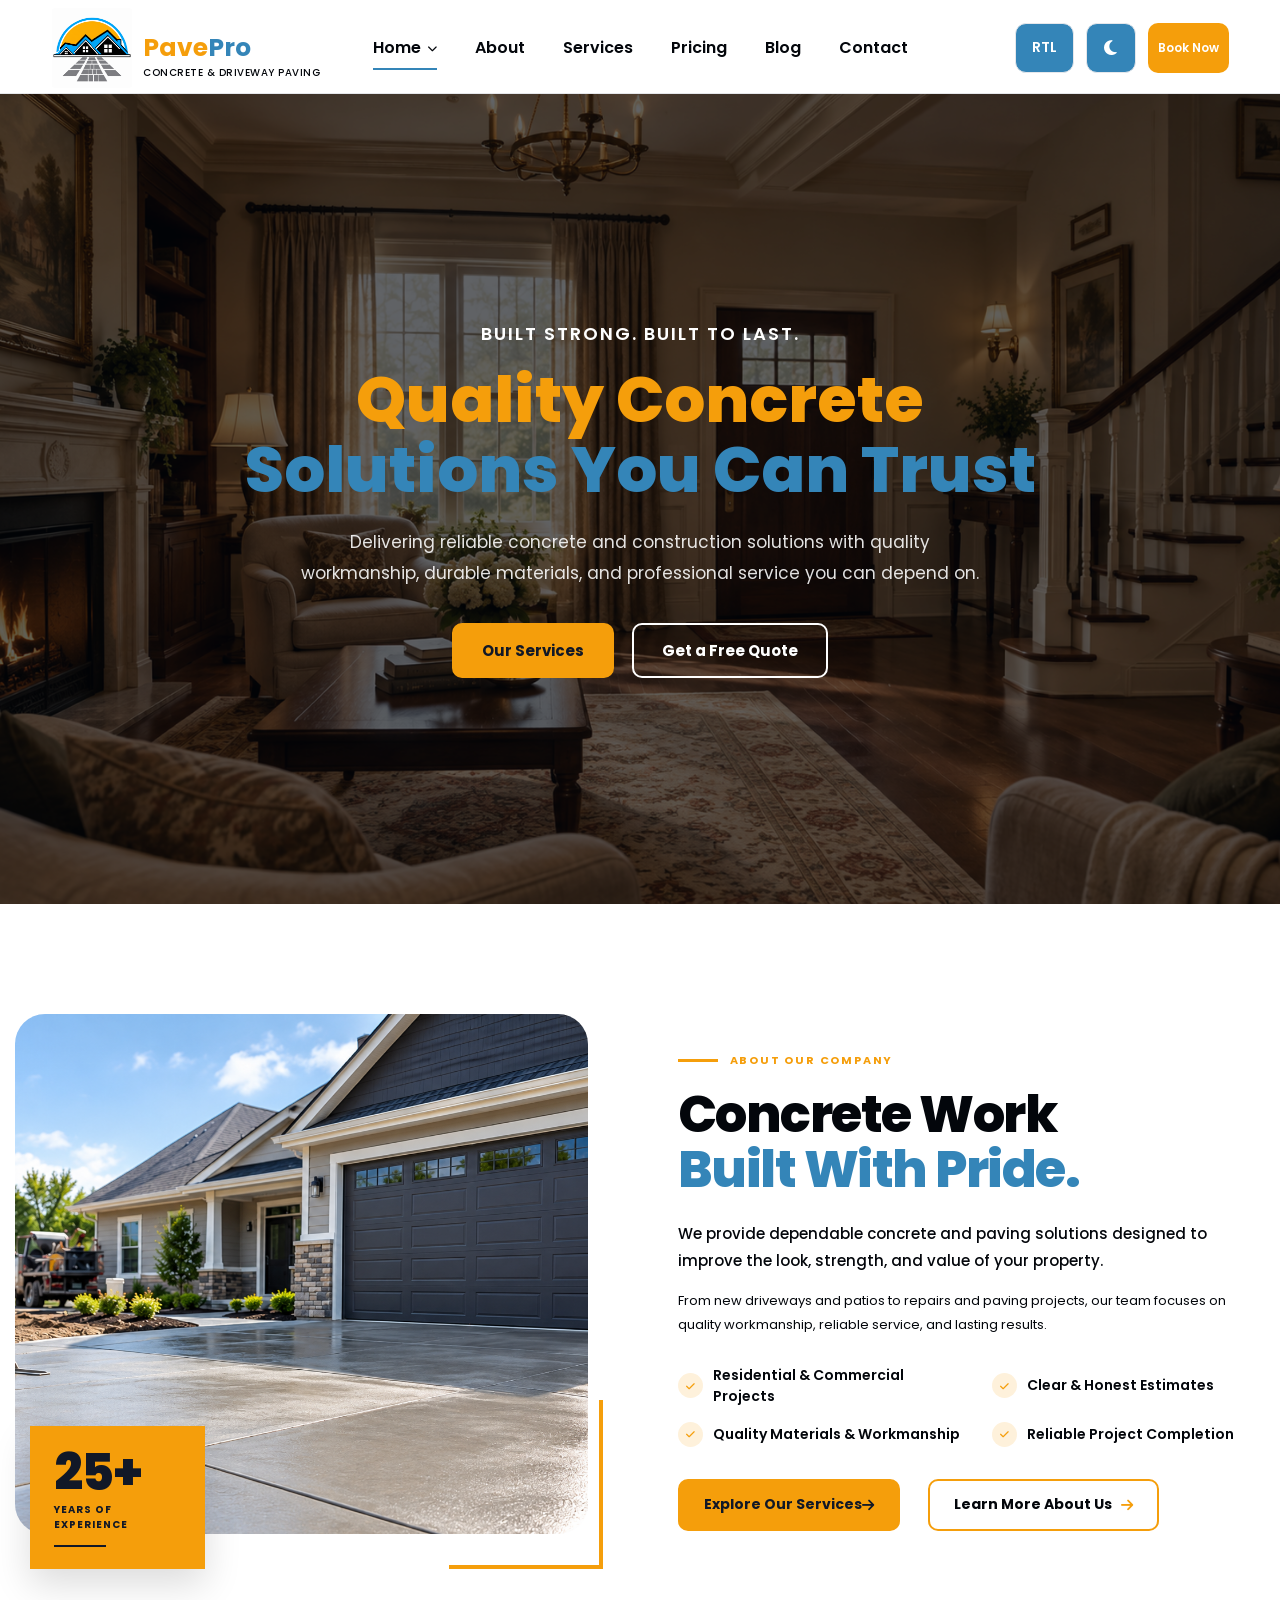
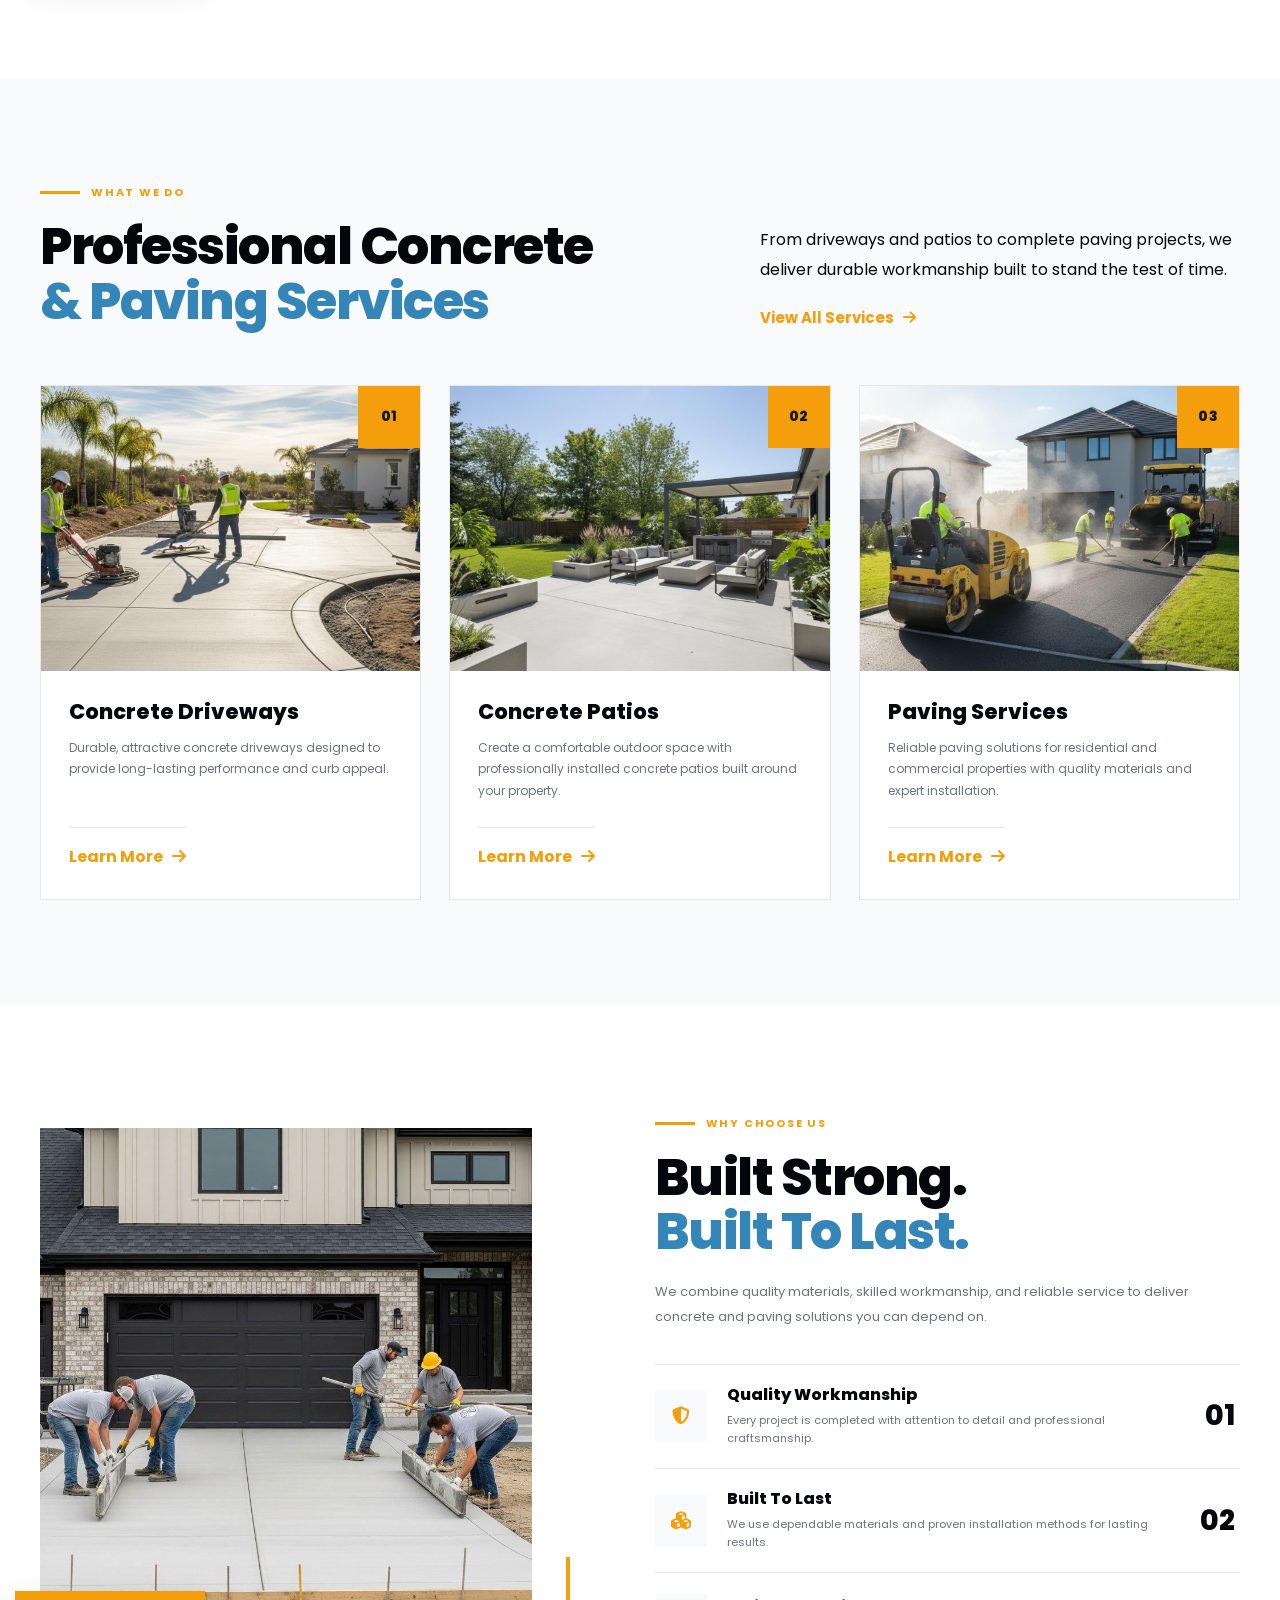
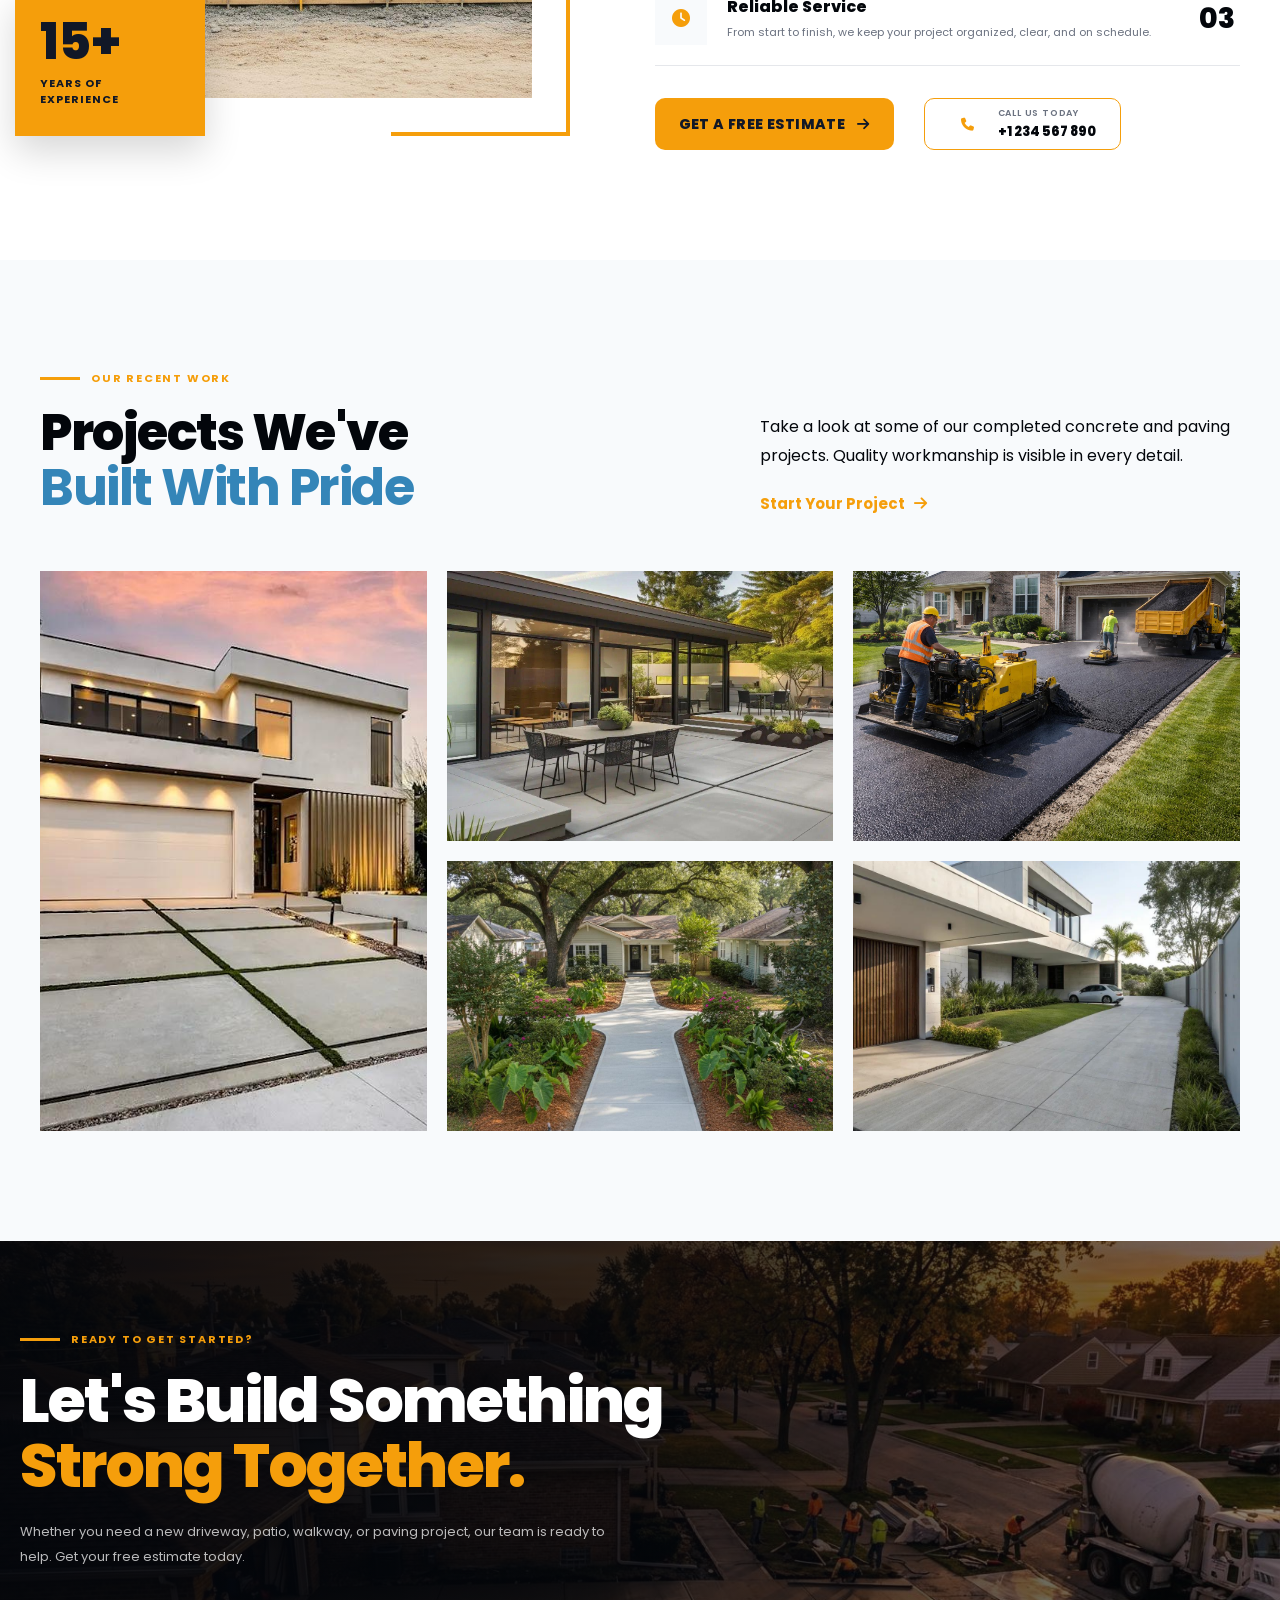
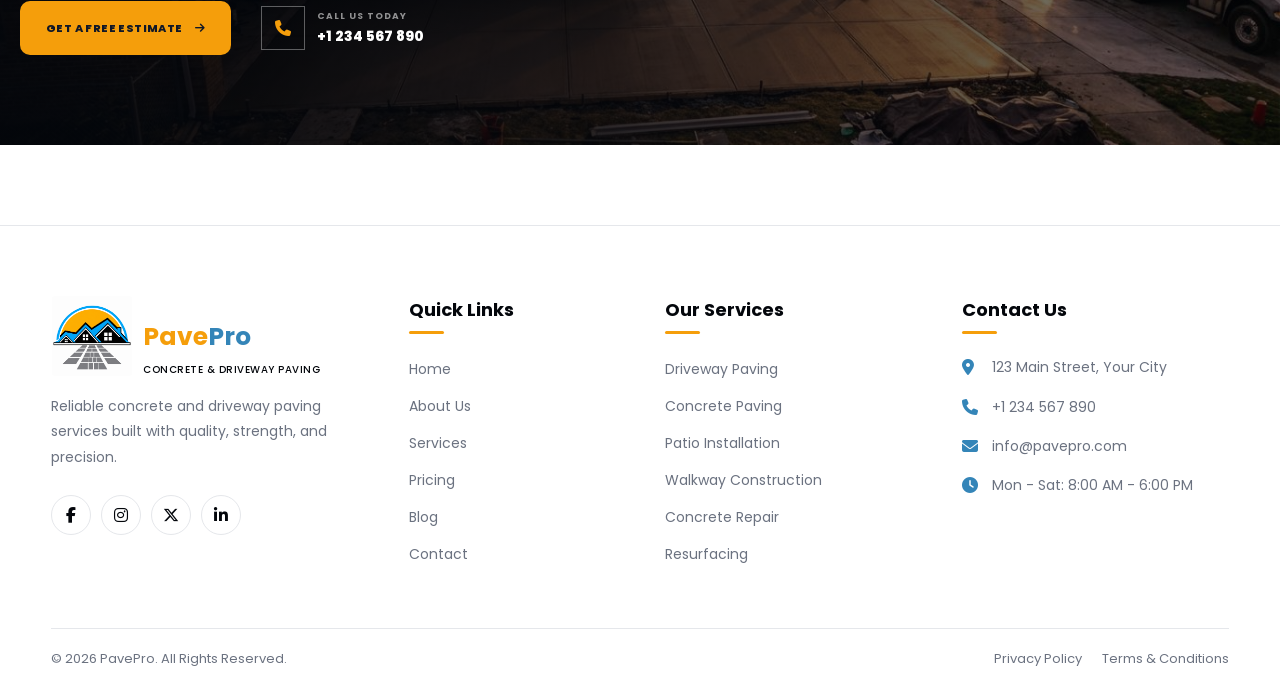
==== commit 29da6556: "first commit" ====
--- a/index.html
+++ b/index.html
@@ -773,7 +773,6 @@
 
 </section>
 
-
 <footer class="footer">
 
     <div class="footer-container">
@@ -782,6 +781,7 @@
             <a href="index.html" class="footer-logo">
                 <img src="images/logo.png" alt="PavePro Logo">
                 <span>Pave<span>Pro</span></span>
+                 <small>Concrete & Driveway Paving</small>
             </a>
 
             <p>
@@ -838,6 +838,7 @@
             </ul>
 
         </div>
+
         <div class="footer-column footer-contact">
 
             <h3>Contact Us</h3>
--- a/index.css
+++ b/index.css
@@ -341,9 +341,9 @@
 
     border: 1px solid var(--border);
     border-radius: 11px;
-
-    background: var(--white);
-    color: var(--black);
+        
+    background: var(--secondary);
+    color: var(--white);
 
     font-size: 14px;
     font-weight: 600;
@@ -353,7 +353,7 @@
 
 .action-btn:hover {
     border-color: var(--secondary);
-    color: var(--secondary);
+    color: var(--white);
 }
 
 .theme-btn {
@@ -462,6 +462,8 @@
     .action-btn {
         height: 46px;
         min-width: 46px;
+         background: var(--secondary);
+    color: var(--white);
     }
 
     .login-btn {
@@ -761,6 +763,7 @@
 
     white-space: nowrap;
 }
+
 .footer-logo > span > span {
     color: var(--secondary);
 }
@@ -771,13 +774,13 @@
     left: 92px;
     bottom: 1px;
 
-    font-size: 8px;
+    font-size: 10px;
     font-weight: 500;
     line-height: 1;
 
     white-space: nowrap;
 
-    color: var(--gray);
+    color: var(--black);
     letter-spacing: 0.5px;
 
     text-transform: uppercase;
@@ -794,6 +797,7 @@
 body.dark-mode .footer-logo small {
     color: var(--gray);
 }
+
 
 @media (max-width: 1024px) {
 
@@ -890,6 +894,7 @@
     color: var(--secondary);
     padding-left: 5px;
 }
+
 .footer-social {
     display: flex;
     gap: 10px;
@@ -1007,8 +1012,10 @@
     .footer-container {
         width: 92%;
         padding: 50px 0 35px;
+
         display: grid;
         grid-template-columns: 1fr;
+
         gap: 38px;
         justify-items: center;
         text-align: center;
@@ -1022,7 +1029,6 @@
         text-align: center;
     }
 
-
     .footer-logo {
         display: inline-flex;
         align-items: center;
@@ -1072,6 +1078,7 @@
 
         text-align: center;
     }
+
     .footer-column h3 {
         font-size: 18px;
         margin-bottom: 18px;
@@ -1178,14 +1185,16 @@
 
     overflow: hidden;
 }
+
 .hero-overlay {
     position: absolute;
     inset: 0;
 
-    background: rgba(0, 0, 0, 0.62);
+    background: rgba(3, 6, 11, 0.62);
 
     z-index: 1;
 }
+
 .hero-content {
     position: relative;
     z-index: 2;
@@ -1194,10 +1203,10 @@
     max-width: 900px;
 
     text-align: center;
-    color: #ffffff;
 
     padding: 40px 20px;
 }
+
 .hero-subtitle {
     margin-bottom: 18px;
 
@@ -1206,8 +1215,9 @@
     letter-spacing: 2px;
     text-transform: uppercase;
 
-    color: var(--white);
-}
+    color: #ffffff;
+}
+
 .hero-content h1 {
     margin: 0 auto 22px;
 
@@ -1219,9 +1229,11 @@
 
     color: var(--primary);
 }
-.hero-content h1 span{
+
+.hero-content h1 span {
     color: var(--secondary);
 }
+
 .hero-description {
     max-width: 700px;
     margin: 0 auto 35px;
@@ -1231,12 +1243,13 @@
 
     color: rgba(255, 255, 255, 0.88);
 }
+
 .hero-buttons {
     display: flex;
     justify-content: center;
     align-items: center;
+
     gap: 18px;
-
     flex-wrap: wrap;
 }
 
@@ -1248,38 +1261,48 @@
     min-width: 160px;
     padding: 14px 28px;
 
-    border-radius: 4px;
+    border-radius: 10px;
 
     text-decoration: none;
+
     font-size: 15px;
     font-weight: 700;
 
-    transition: 0.3s ease;
-}
+    transition:
+        background var(--transition),
+        color var(--transition),
+        border-color var(--transition),
+        transform var(--transition),
+        box-shadow var(--transition);
+}
+
 .btn-primary {
-    background: #f59e0b;
+    background: var(--primary);
     color: #111827;
-    border-radius: 10px;
-    border: 2px solid #f59e0b;
+
+    border: 2px solid var(--primary);
 }
 
 .btn-primary:hover {
-    background:var(--secondary);
+    background: var(--secondary);
     color: #ffffff;
-    border-radius: 10px;
+
+    border-color: var(--secondary);
+
     transform: translateY(-3px);
 }
+
 .btn-outline {
     background: transparent;
     color: #ffffff;
-     border-radius: 10px;
+
     border: 2px solid #ffffff;
 }
 
 .btn-outline:hover {
     background: #ffffff;
     color: #111827;
-     border-radius: 10px;
+
     transform: translateY(-3px);
 }
 
@@ -1288,15 +1311,35 @@
 }
 
 body.dark-mode .hero-overlay {
-    background: rgba(0, 0, 0, 0.68);
+    background: rgba(3, 6, 11, 0.70);
+}
+
+body.dark-mode .hero-subtitle {
+    color: #ffffff;
 }
 
 body.dark-mode .hero-content h1 {
     color: #ffffff;
 }
 
+body.dark-mode .hero-content h1 span {
+    color: var(--primary);
+}
+
 body.dark-mode .hero-description {
-    color: rgba(255, 255, 255, 0.9);
+    color: rgba(255, 255, 255, 0.90);
+}
+
+body.dark-mode .btn-primary {
+    background: var(--primary);
+    color: #01040a;
+    border-color: var(--primary);
+}
+
+body.dark-mode .btn-primary:hover {
+    background: var(--secondary);
+    color: #ffffff;
+    border-color: var(--secondary);
 }
 
 body.dark-mode .btn-outline {
@@ -1304,6 +1347,11 @@
     border-color: #ffffff;
 }
 
+body.dark-mode .btn-outline:hover {
+    background: #ffffff;
+    color: #01040a;
+}
+
 @media (max-width: 1024px) {
 
     .hero-section {
@@ -1323,7 +1371,6 @@
         max-width: 650px;
         font-size: 16px;
     }
-
 }
 
 
@@ -1331,12 +1378,11 @@
 
     .hero-section {
         min-height: 78vh;
-
         background-position: center center;
     }
 
     .hero-overlay {
-        background: rgba(0, 0, 0, 0.66);
+        background: rgba(3, 6, 11, 0.66);
     }
 
     .hero-content {
@@ -1374,24 +1420,6 @@
     }
 }
 
-@media (max-width: 480px) {
-
-    .hero-section {
-        min-height: 82vh;
-    }
-
-    .hero-content h1 {
-        font-size: 32px;
-    }
-
-    .hero-description {
-        font-size: 14px;
-    }
-
-    .hero-subtitle {
-        font-size: 12px;
-    }
-}
 
 .about-section {
     position: relative;
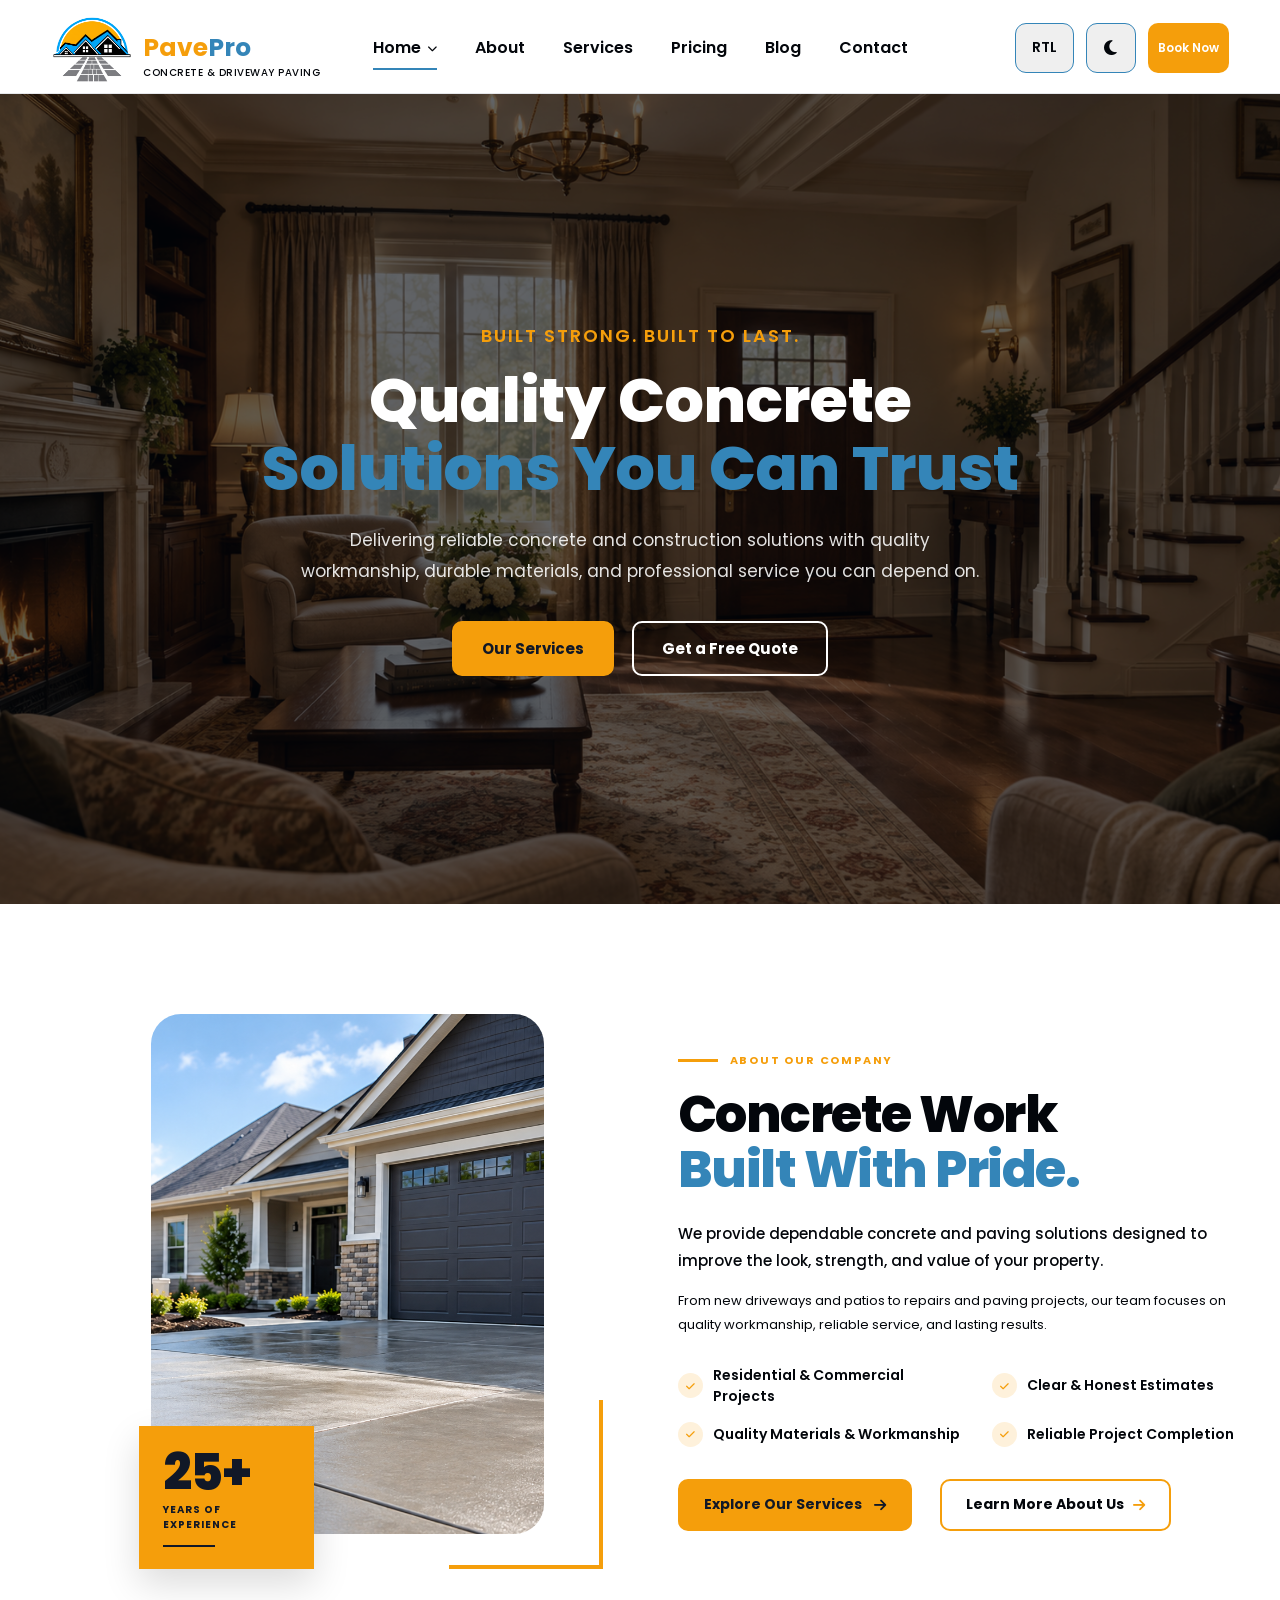
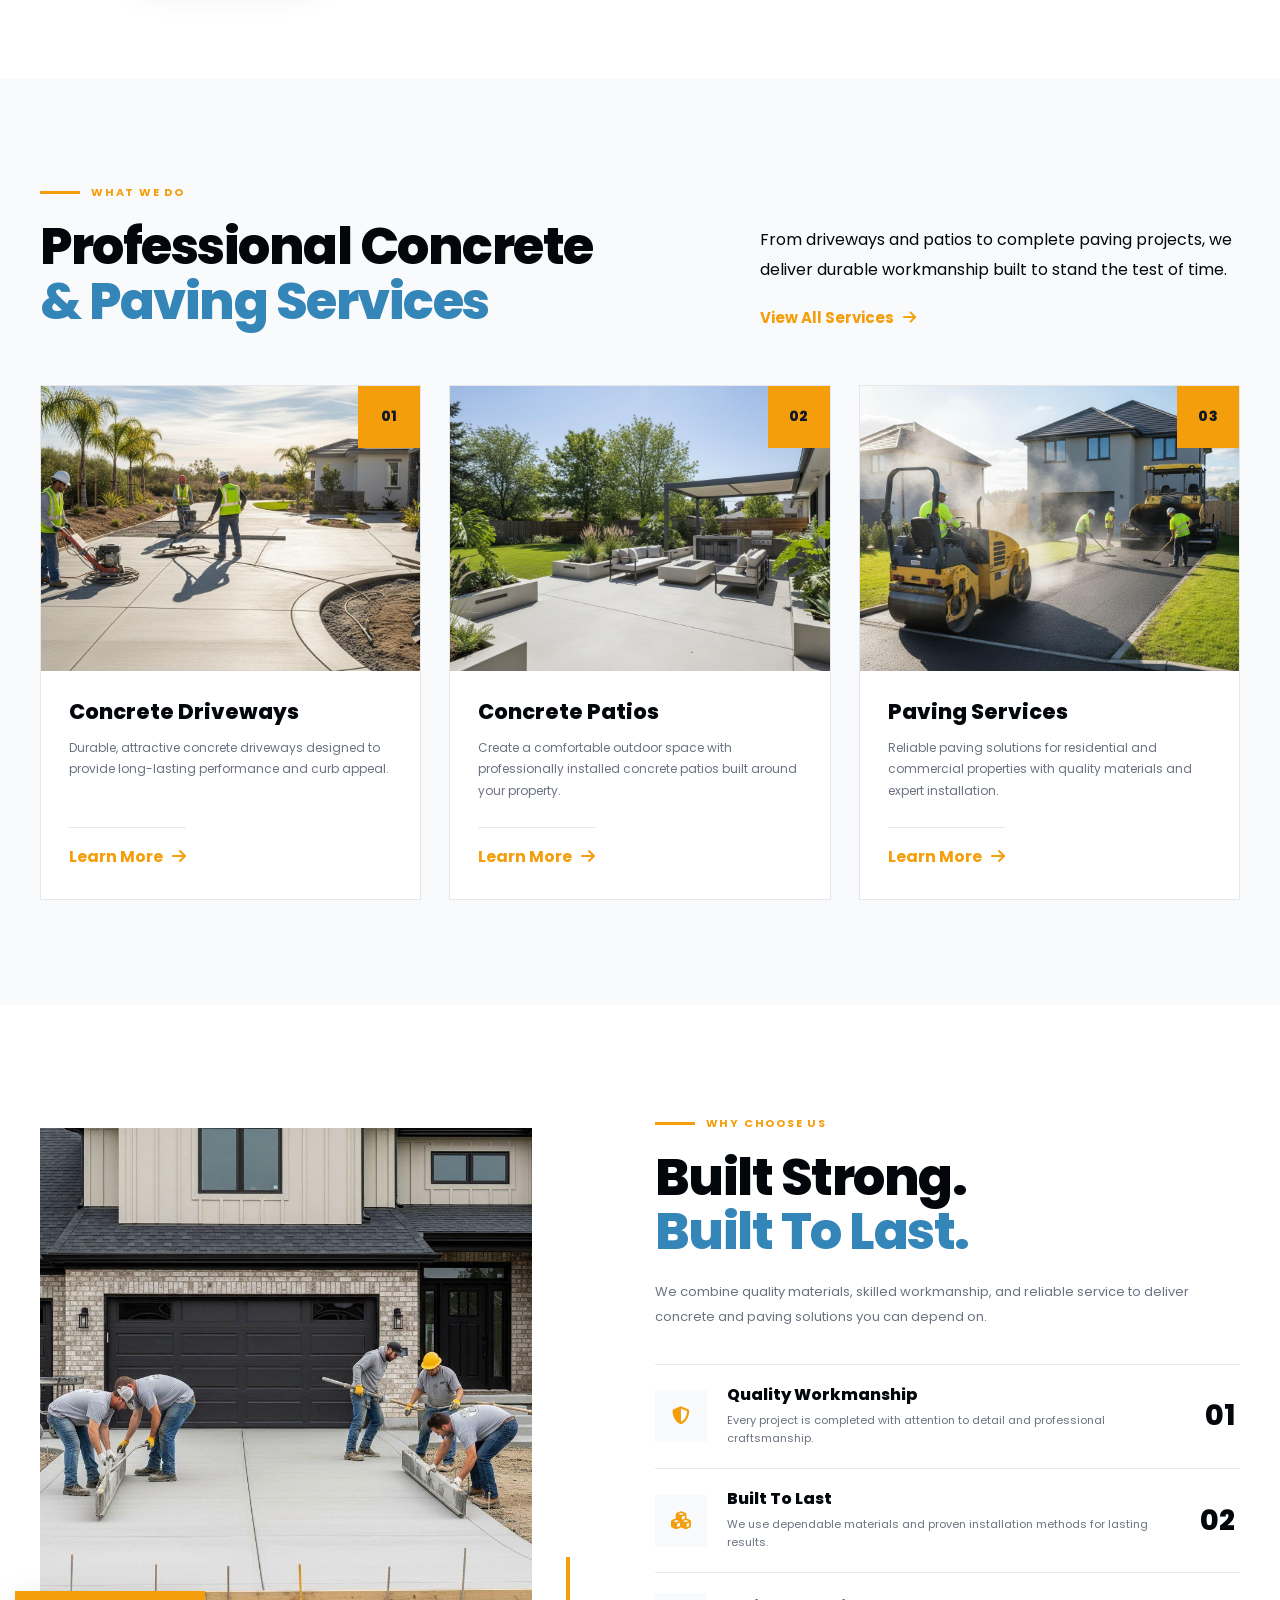
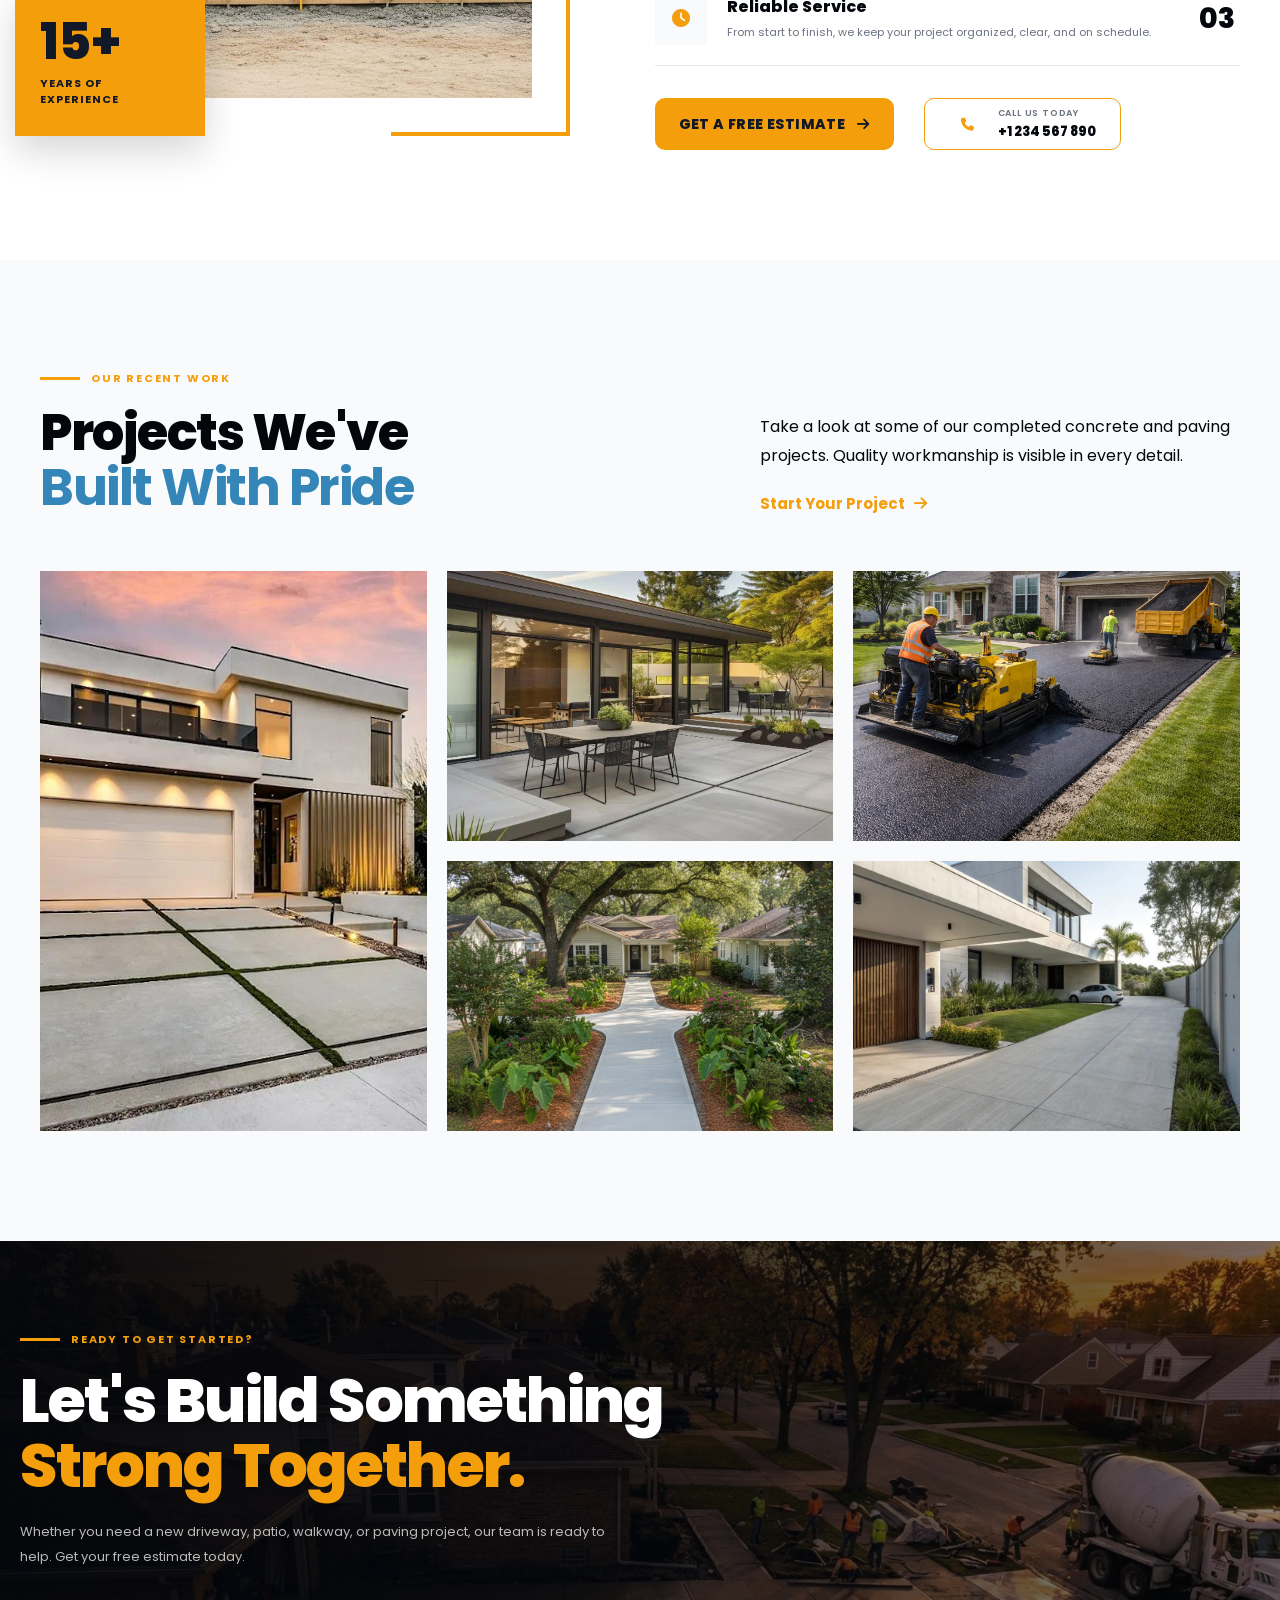
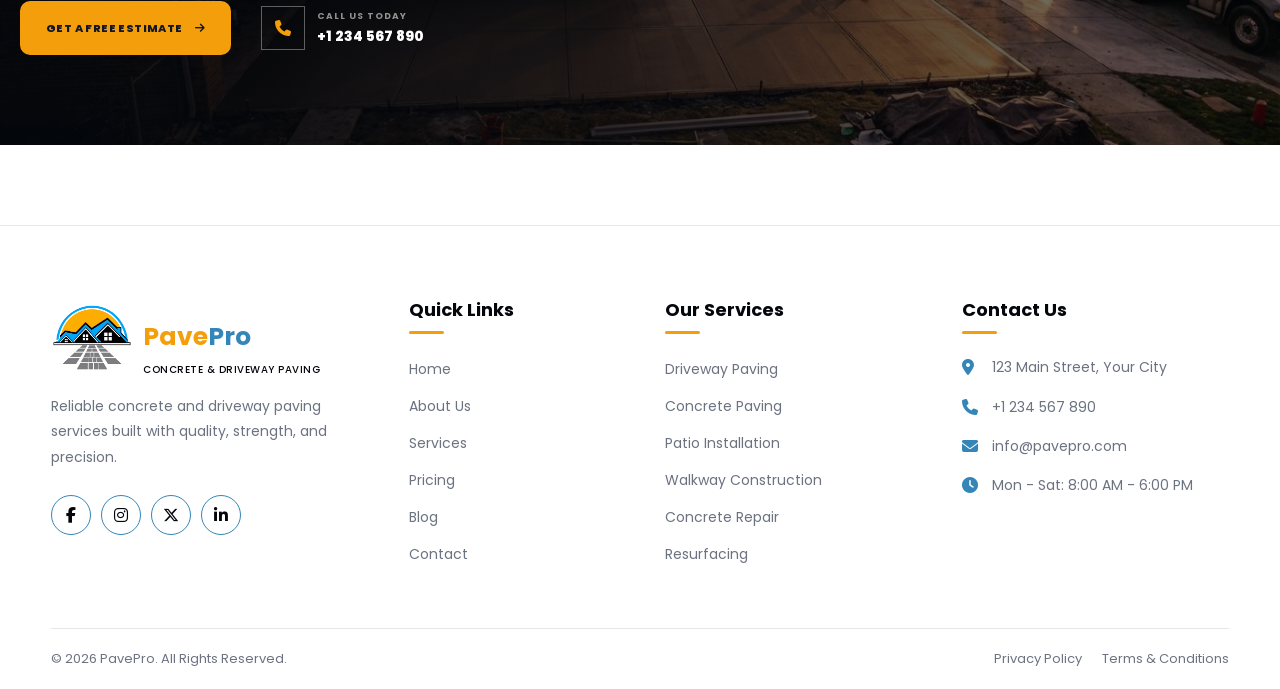
==== commit c3f93d82: "first commit" ====
--- a/index.html
+++ b/index.html
@@ -5,6 +5,7 @@
     <meta name="viewport" content="width=device-width, initial-scale=1.0">
 
     <title>Concrete & Driveway Paving contractor</title>
+      <link rel="icon" type="images/png" href="images/logo.png">
     <link rel="preconnect" href="https://fonts.googleapis.com">
     <link rel="preconnect" href="https://fonts.gstatic.com" crossorigin>
     <link href="https://fonts.googleapis.com/css2?family=Poppins:wght@400;500;600;700&display=swap" rel="stylesheet">
@@ -278,26 +279,19 @@
                     </div>
 
                 </div>
-                <div class="about-actions">
-
-                    <a href="services.html" class="btn btn-primary">
-
-                        Explore Our Services
-
-                        <i class="fa-solid fa-arrow-right"></i>
-
-                    </a>
-
-
-                    <a href="contact.html" class="about-more-link">
-
-                        Learn More About Us
-
-                        <i class="fa-solid fa-arrow-right"></i>
-
-                    </a>
-
-                </div>
+               <div class="about-actions">
+
+    <a href="services.html" class="btn btn-primary">
+        <span>Explore Our Services</span>
+        <i class="fa-solid fa-arrow-right"></i>
+    </a>
+
+    <a href="contact.html" class="about-more-link">
+        <span>Learn More About Us</span>
+        <i class="fa-solid fa-arrow-right"></i>
+    </a>
+
+</div>
 
             </div>
 
--- a/index.css
+++ b/index.css
@@ -339,11 +339,9 @@
 
     padding: 0 16px;
 
-    border: 1px solid var(--border);
+    border: 1px solid var(--secondary);
     border-radius: 11px;
-        
-    background: var(--secondary);
-    color: var(--white);
+    color: var(--black);
 
     font-size: 14px;
     font-weight: 600;
@@ -354,6 +352,7 @@
 .action-btn:hover {
     border-color: var(--secondary);
     color: var(--white);
+    background: var(--secondary);
 }
 
 .theme-btn {
@@ -462,8 +461,6 @@
     .action-btn {
         height: 46px;
         min-width: 46px;
-         background: var(--secondary);
-    color: var(--white);
     }
 
     .login-btn {
@@ -707,6 +704,19 @@
     color: var(--secondary);
 }
 
+body.dark-mode .action-btn,
+body.dark-mode .action-btn i,
+body.dark-mode .theme-btn,
+body.dark-mode .theme-btn i {
+    color: #000000 !important;
+}
+
+body.dark-mode .mobile-controls .mobile-icon,
+body.dark-mode .mobile-controls .mobile-icon i,
+body.dark-mode .mobile-controls .theme-btn,
+body.dark-mode .mobile-controls .theme-btn i {
+    color: #000000 !important;
+}
 .footer {
     background: var(--white);
     color: var(--black);
@@ -908,7 +918,7 @@
     align-items: center;
     justify-content: center;
 
-    border: 1px solid var(--border);
+    border: 1px solid var(--secondary);
     border-radius: 50%;
 
     color: var(--black);
@@ -1215,7 +1225,7 @@
     letter-spacing: 2px;
     text-transform: uppercase;
 
-    color: #ffffff;
+    color: var(--primary);
 }
 
 .hero-content h1 {
@@ -1223,11 +1233,11 @@
 
     max-width: 850px;
 
-    font-size: clamp(38px, 5vw, 68px);
+    font-size: 62px;
     line-height: 1.1;
     font-weight: 800;
 
-    color: var(--primary);
+    color: var(--white);
 }
 
 .hero-content h1 span {
@@ -1448,14 +1458,14 @@
 
     padding-right: 15px;
     padding-bottom: 35px;
-    padding-left: 15px;
+    padding-left: 25%;
     
 }
 
 .about-image {
     position: relative;
 
-    width: 100%;
+    width: 90%;
     height: 520px;
 
     overflow: hidden;
@@ -1515,7 +1525,7 @@
 .experience-badge {
     position: absolute;
 
-    left: 30px;
+    left: 23%;
     bottom: 0;
 
     z-index: 5;
@@ -1715,7 +1725,12 @@
 
     gap: 28px;
 }
-
+.about-actions .btn,
+.about-more-link {
+    display: inline-flex;
+    align-items: center;
+    gap: 12px;
+}
 
 .about-actions .btn {
     min-height: 52px;
@@ -2700,15 +2715,19 @@
 .why-btn:hover i {
     transform: translateX(5px);
 }
-
 .why-phone {
     display: flex;
     align-items: center;
     gap: 11px;
-     border: 1px solid var(--primary);
+
+    border: 1px solid var(--primary);
+
     min-height: 52px;
-    padding: 0 24px;  
+    padding: 0 24px;
+
     border-radius: 10px;
+
+    transition: all var(--transition);
 }
 
 .why-phone > i {
@@ -2721,6 +2740,8 @@
     color: var(--primary);
 
     font-size: 13px;
+
+    transition: all var(--transition);
 }
 
 .why-phone span {
@@ -2729,11 +2750,13 @@
     margin-bottom: 2px;
 
     color: var(--gray);
-    
+
     font-size: 9px;
     font-weight: 600;
     text-transform: uppercase;
     letter-spacing: .8px;
+
+    transition: color var(--transition);
 }
 
 .why-phone strong {
@@ -2743,6 +2766,23 @@
 
     font-size: 13px;
     font-weight: 800;
+
+    transition: color var(--transition);
+}
+
+.why-phone:hover {
+    background: var(--secondary);
+    border-color: var(--secondary);
+    transform: translateY(-2px);
+}
+
+.why-phone:hover > i {
+    color: var(--white);
+}
+
+.why-phone:hover span,
+.why-phone:hover strong {
+    color: var(--white);
 }
 
 @keyframes whyImageReveal {
@@ -2772,6 +2812,32 @@
 
 }
 
+.why-phone {
+    position: relative;
+    overflow: hidden;
+    cursor: pointer;
+    transition: background-color 0.3s ease,
+                border-color 0.3s ease,
+                transform 0.3s ease;
+}
+
+.why-phone:hover {
+    background-color: var(--secondary) !important;
+    border-color: var(--secondary) !important;
+    transform: translateY(-2px);
+}
+
+.why-phone:hover > i {
+    color: #ffffff !important;
+}
+
+.why-phone:hover span {
+    color: #ffffff !important;
+}
+
+.why-phone:hover strong {
+    color: #ffffff !important;
+}
 @media (max-width: 1024px) {
 
     .why-section {
